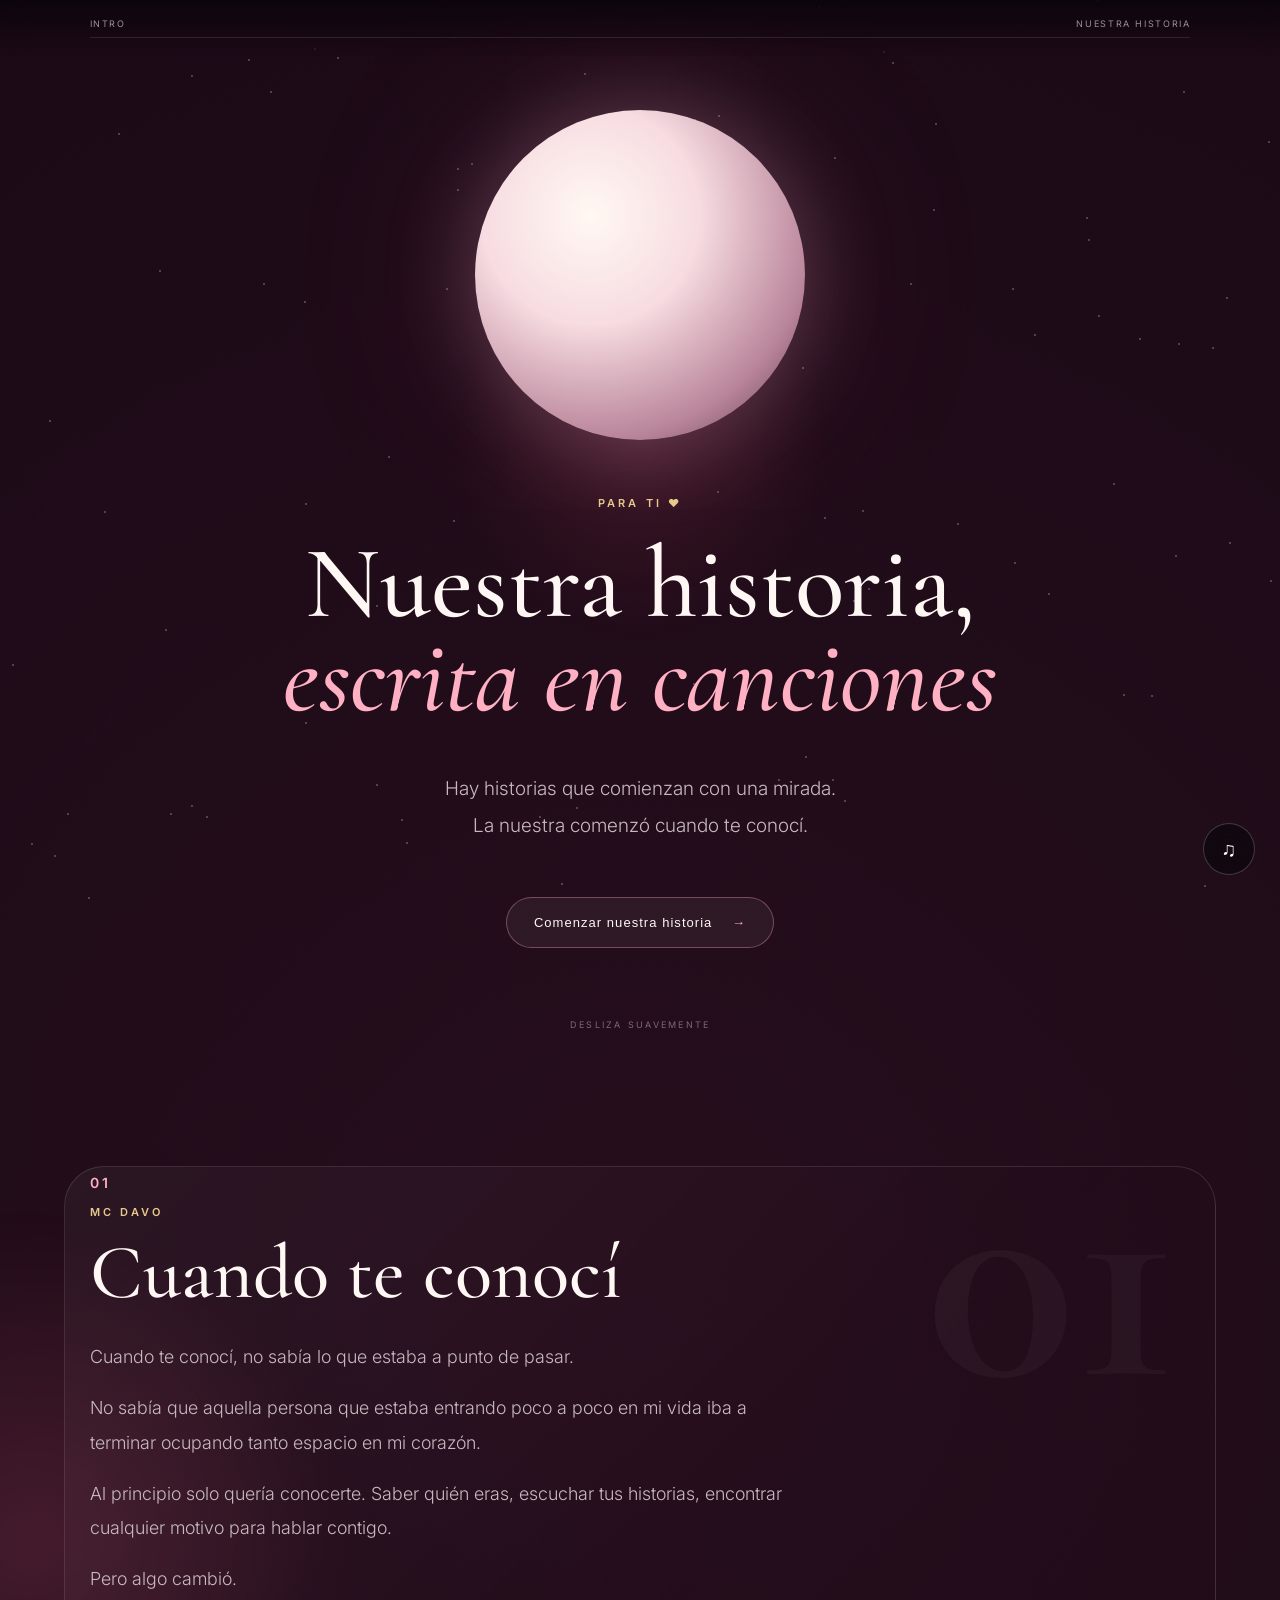
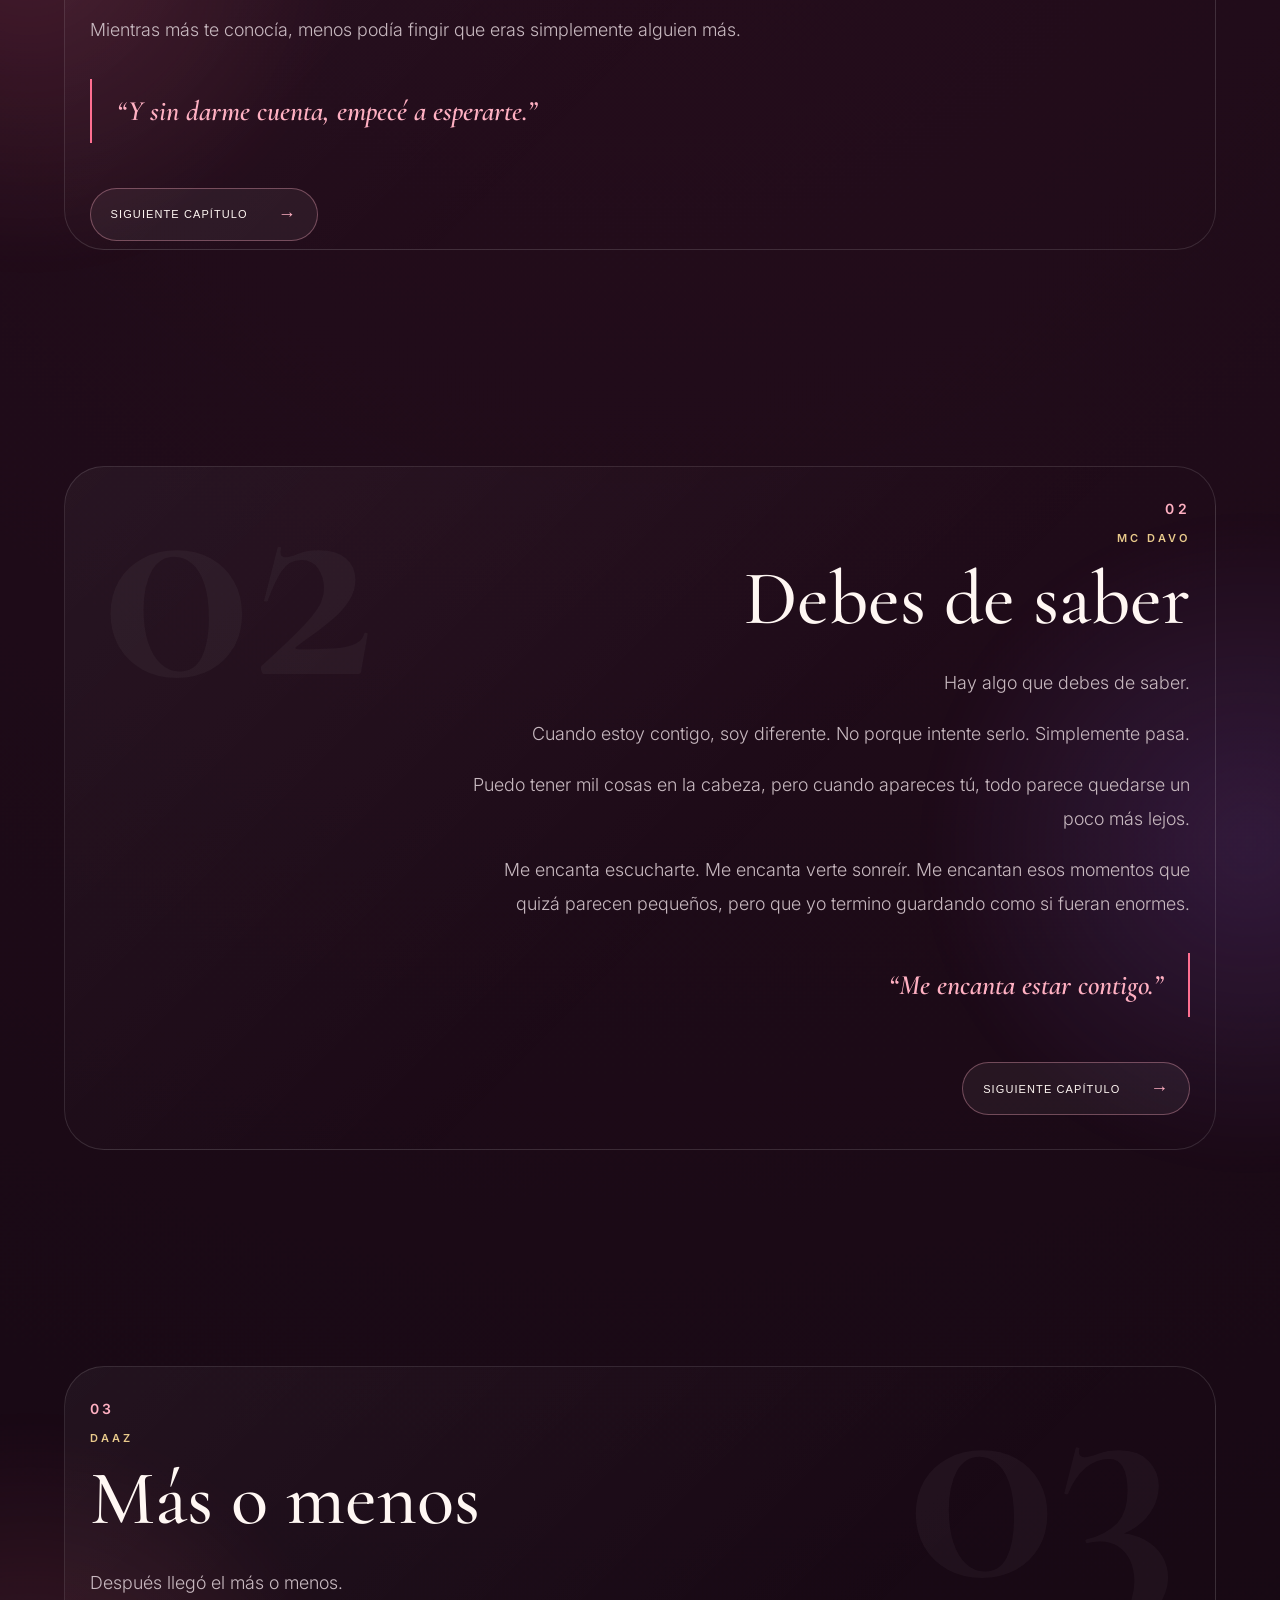
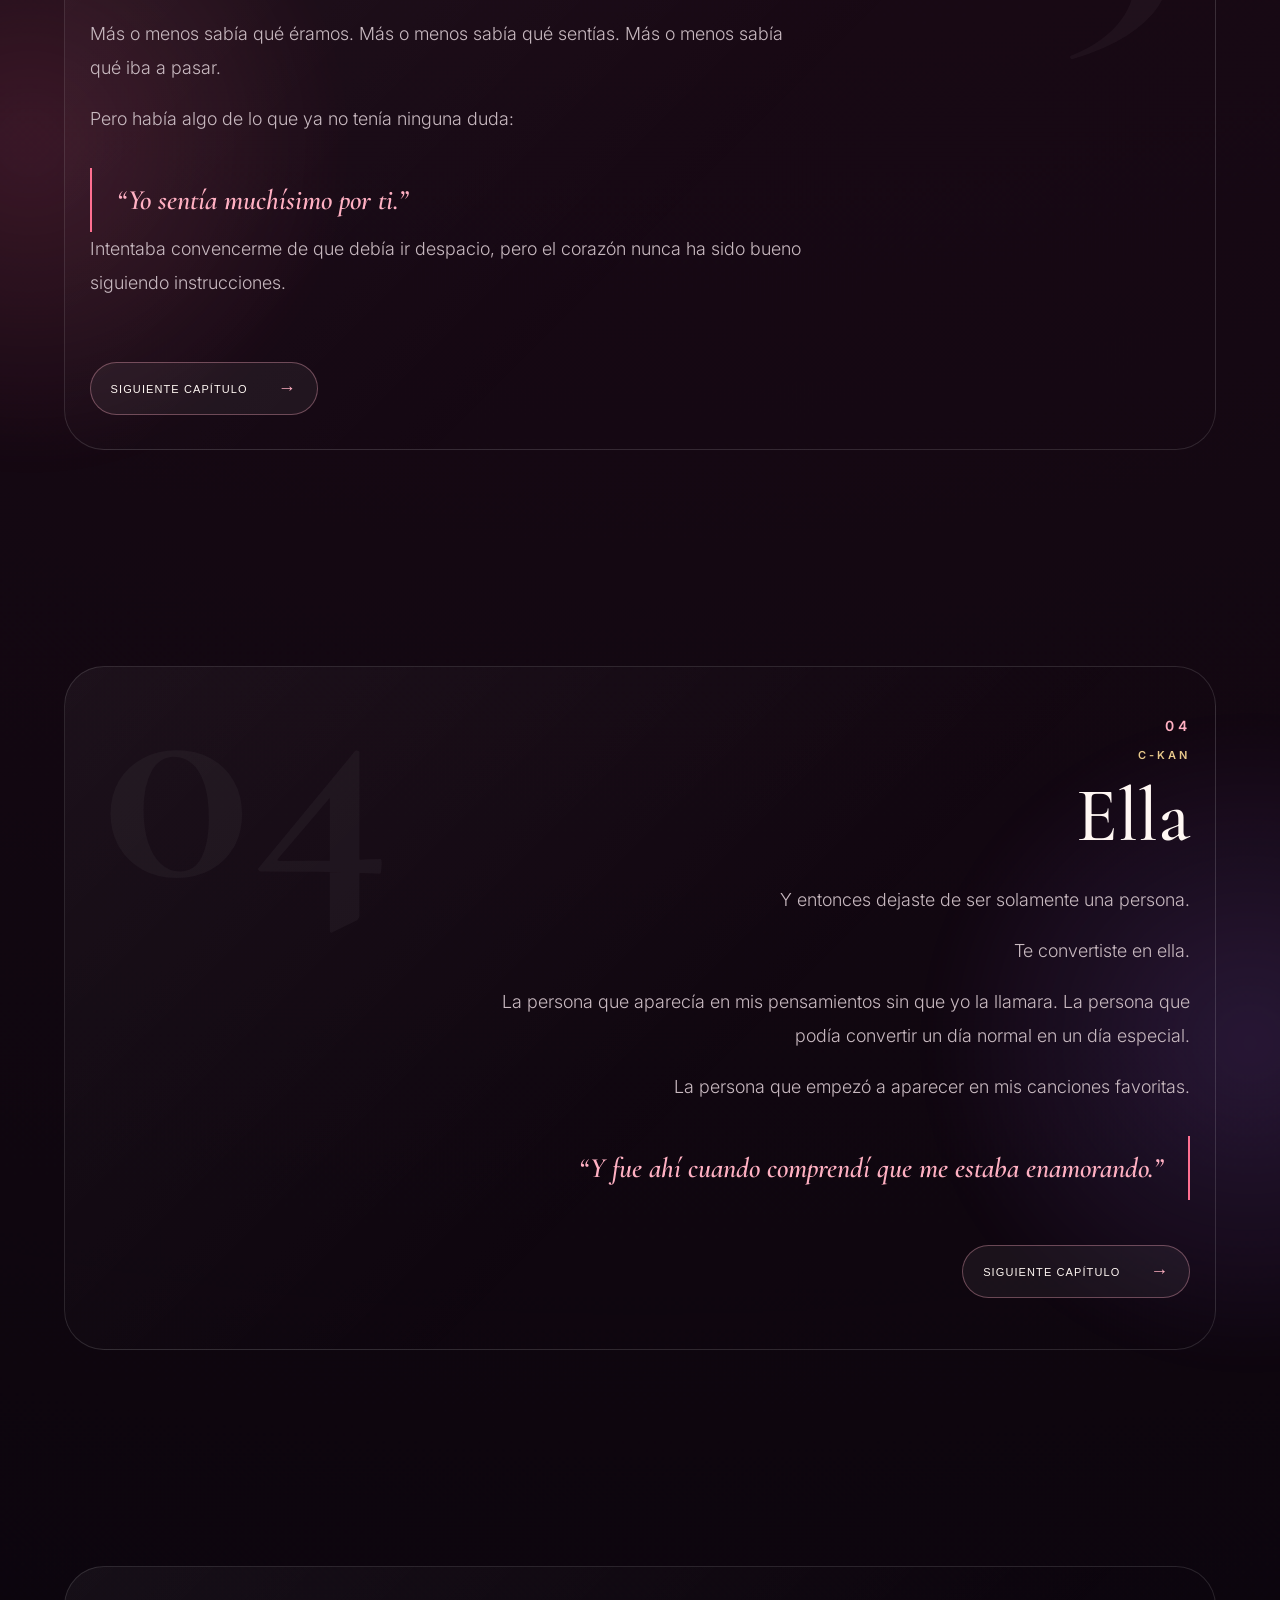
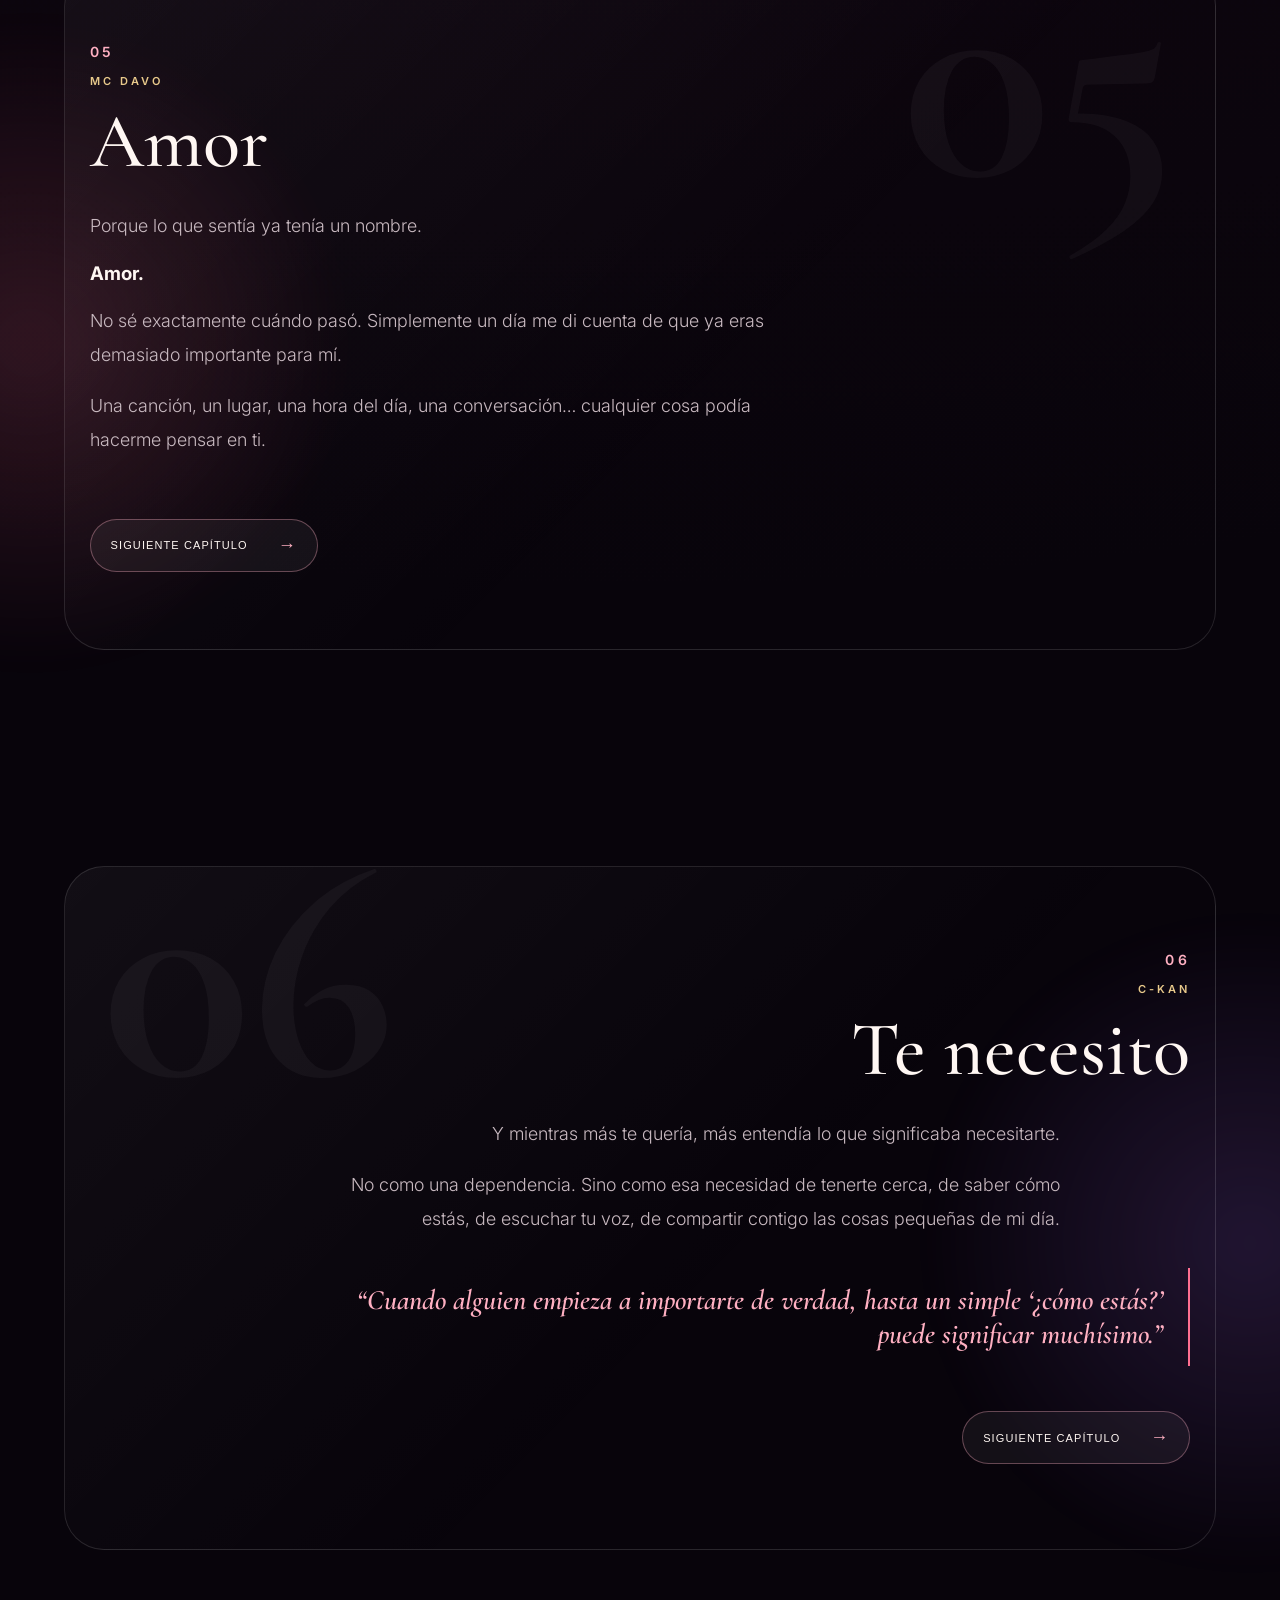
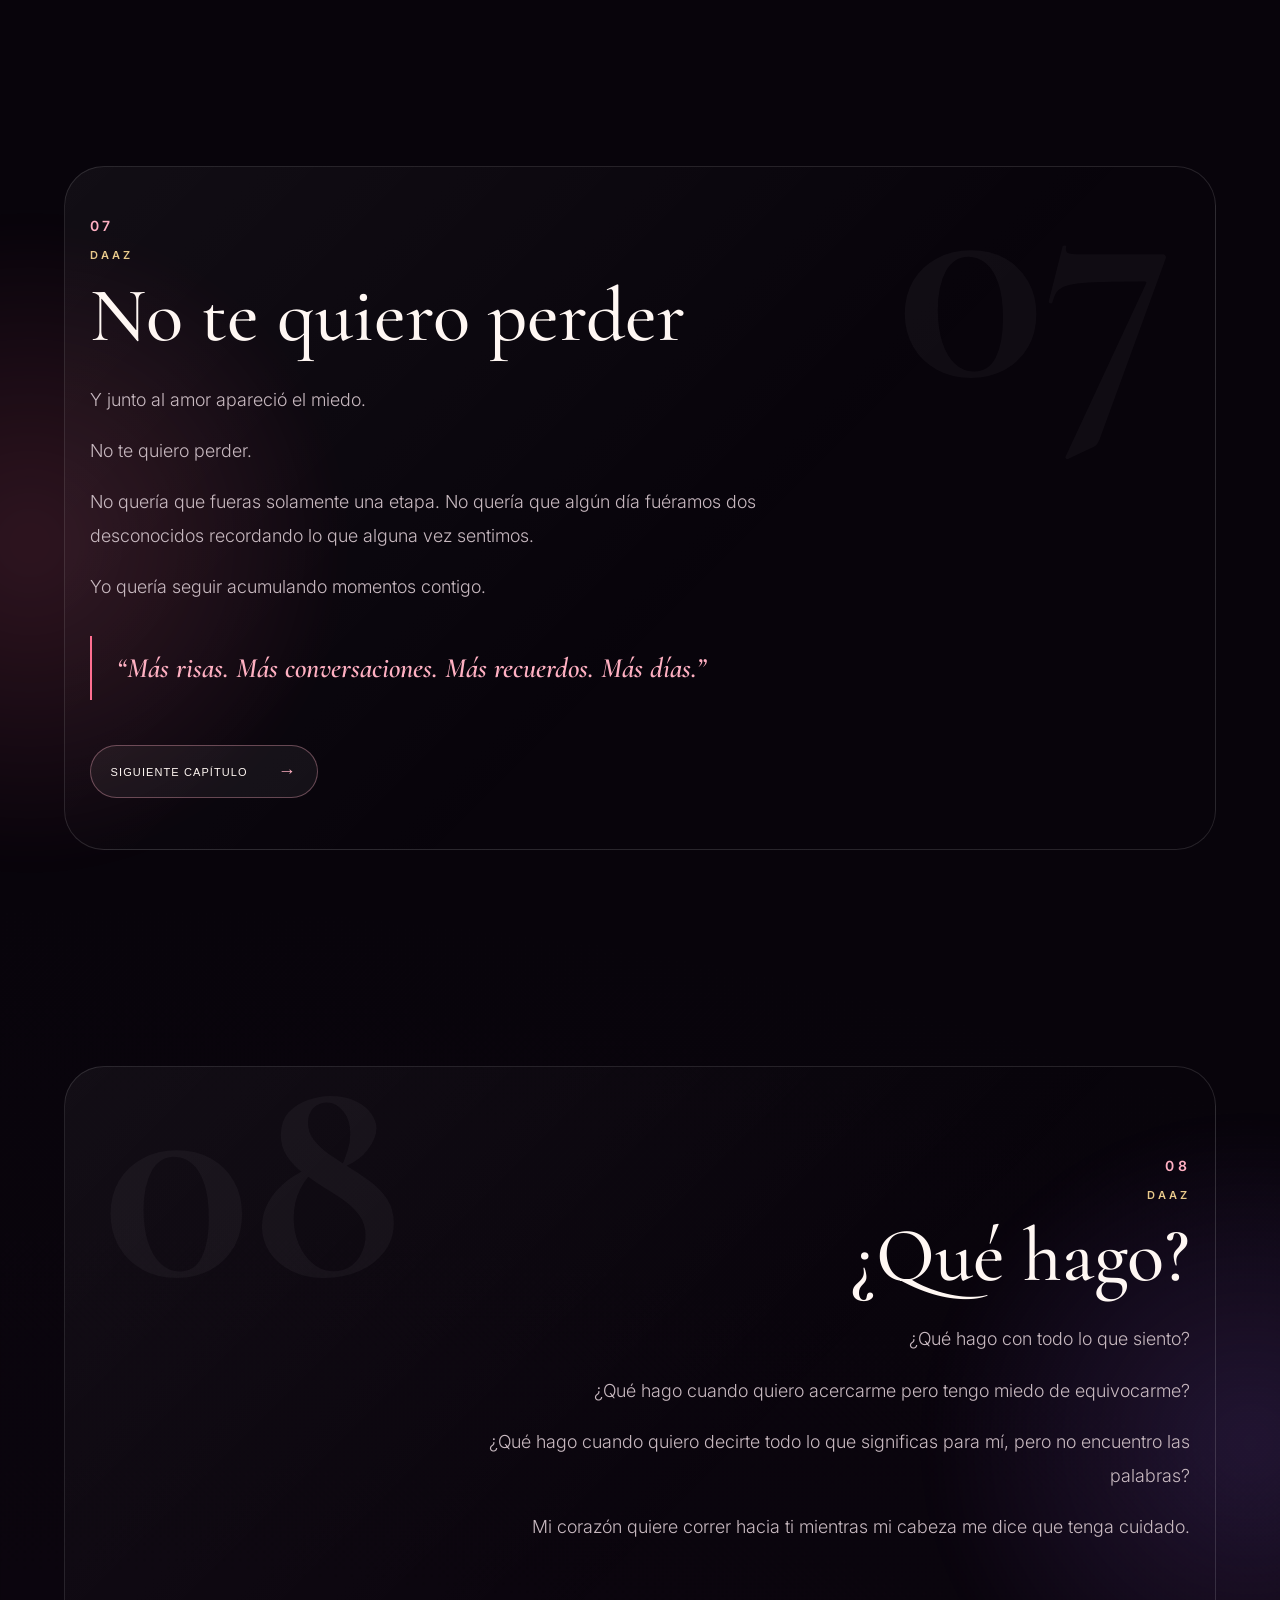
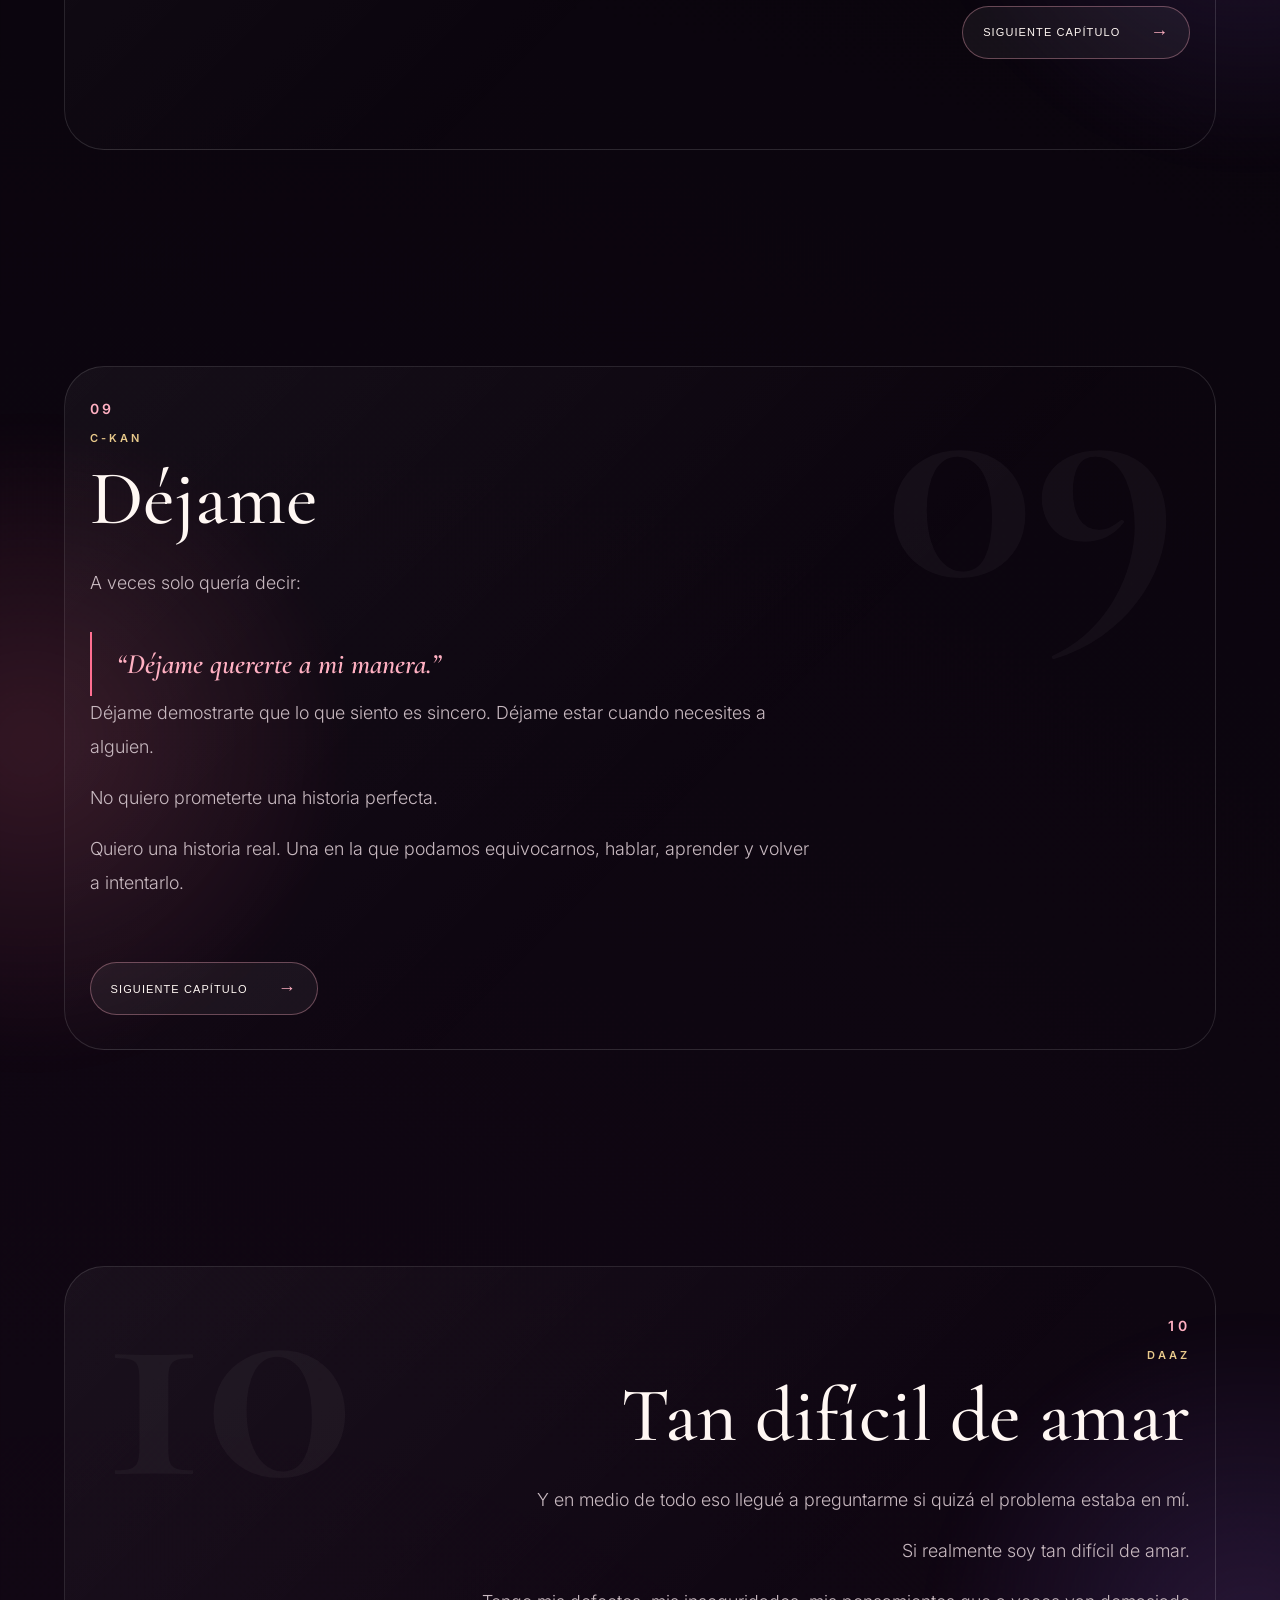
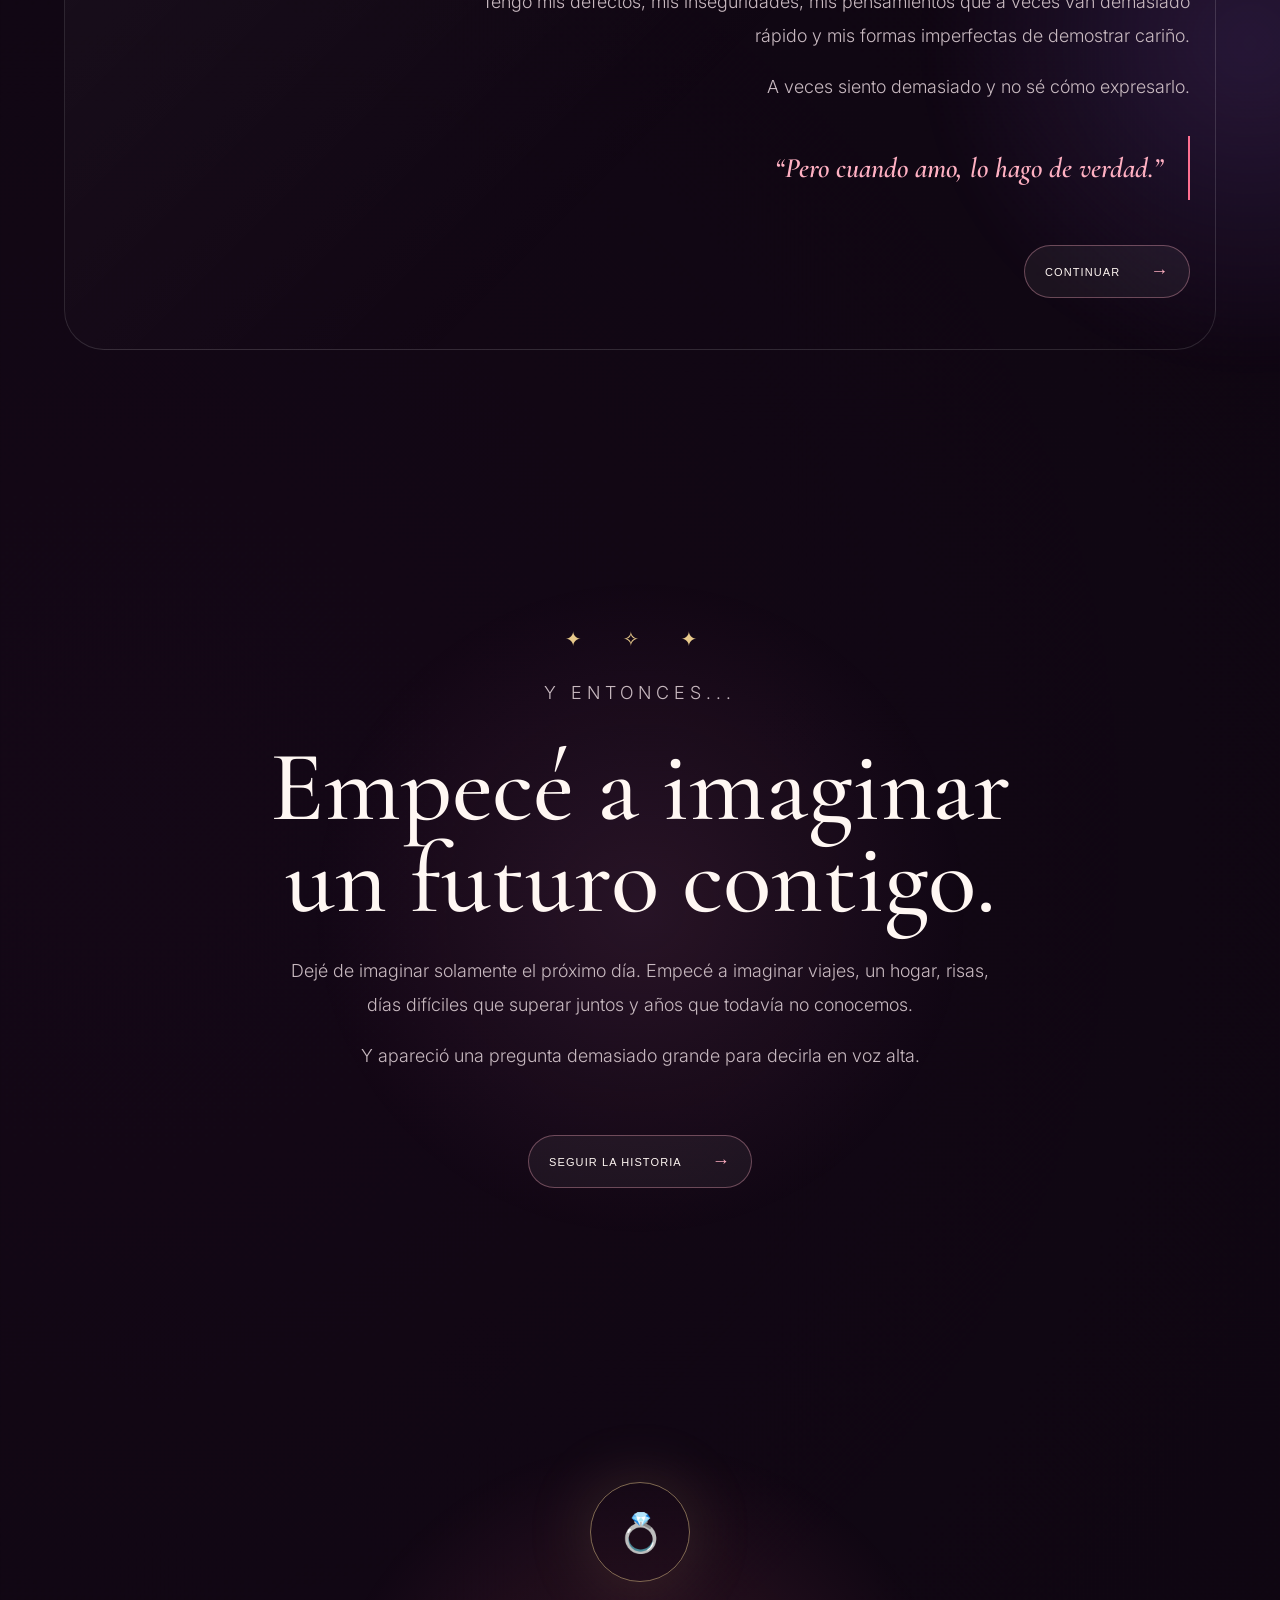
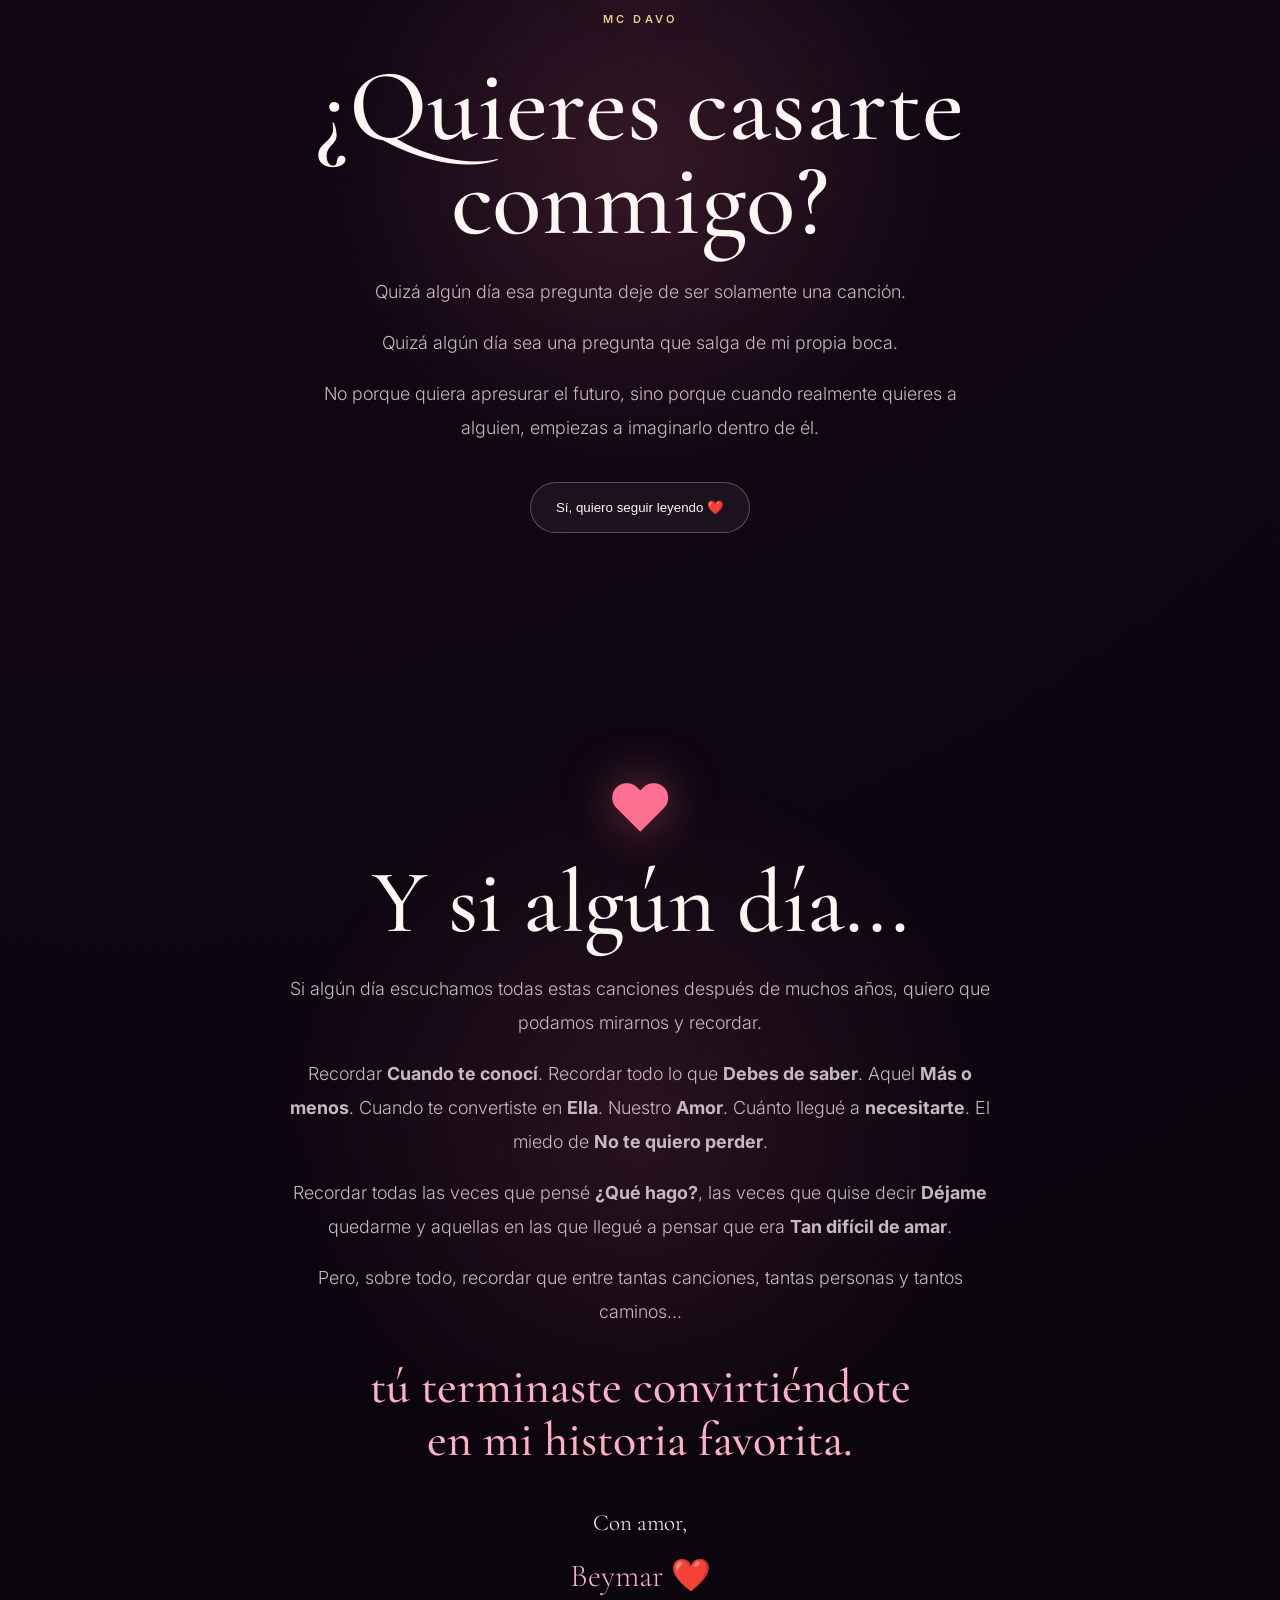
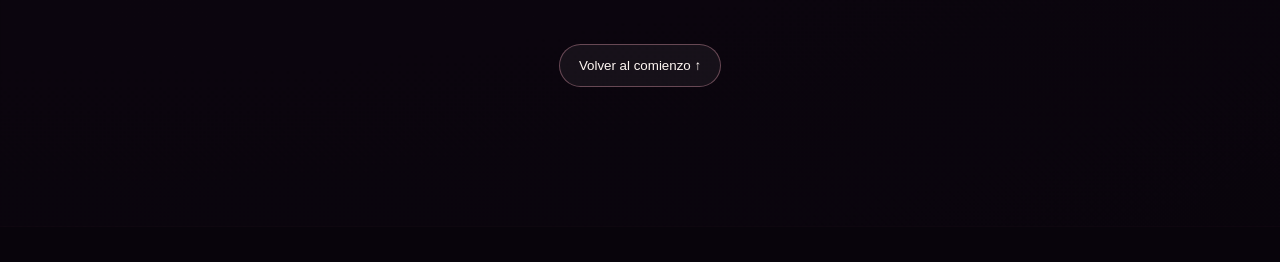
==== index.html @ 894bf419 "actualizacion" ====
<!DOCTYPE html>
<html lang="es">
<head>
  <meta charset="UTF-8">
  <meta name="viewport" content="width=device-width, initial-scale=1.0, viewport-fit=cover">
  <meta name="theme-color" content="#0d0712">
  <title>Nuestra historia, escrita en canciones ❤️</title>
  <link rel="stylesheet" href="style.css">
</head>
<body>
  <div id="stars"></div>
  <div class="story-progress" aria-hidden="true">
    <div class="progress-top"><span id="chapterCounter">INTRO</span><span id="chapterTitle">Nuestra historia</span></div>
    <div class="progress-track"><span id="progressBar"></span></div>
  </div>
  <main>
    <section class="hero" id="inicio">
      <div class="moon"></div>
      <p class="eyebrow">PARA TI ❤️</p>
      <h1>Nuestra historia,<br><span>escrita en canciones</span></h1>
      <p class="intro">Hay historias que comienzan con una mirada.<br>La nuestra comenzó cuando te conocí.</p>
      <button type="button" class="start" id="startBtn">Comenzar nuestra historia <span>→</span></button>
      <div class="scroll">desliza suavemente</div>
    </section>

    <section class="story">
      <div class="chapter reveal" data-chapter="01" data-title="Cuando te conocí" data-song="musica-01.mp3">
        <div class="chapter-glow"></div>
        <div class="chapter-visual">01</div>
        <div class="chapter-content">
        <div class="song-number">01</div>
        <div class="song-tag">MC DAVO</div>
        <h2>Cuando te conocí</h2>
        <p>Cuando te conocí, no sabía lo que estaba a punto de pasar.</p>
        <p>No sabía que aquella persona que estaba entrando poco a poco en mi vida iba a terminar ocupando tanto espacio en mi corazón.</p>
        <p>Al principio solo quería conocerte. Saber quién eras, escuchar tus historias, encontrar cualquier motivo para hablar contigo.</p>
        <p>Pero algo cambió.</p>
        <p>Mientras más te conocía, menos podía fingir que eras simplemente alguien más.</p>
        <blockquote>“Y sin darme cuenta, empecé a esperarte.”</blockquote>
      </div>
        <button type="button" class="next-btn"><span>Siguiente capítulo</span><b>→</b></button>
      </div>

      <div class="chapter reveal" data-chapter="02" data-title="Debes de saber" data-song="musica-02.mp3">
        <div class="chapter-glow"></div>
        <div class="chapter-visual">02</div>
        <div class="chapter-content">
        <div class="song-number">02</div>
        <div class="song-tag">MC DAVO</div>
        <h2>Debes de saber</h2>
        <p>Hay algo que debes de saber.</p>
        <p>Cuando estoy contigo, soy diferente. No porque intente serlo. Simplemente pasa.</p>
        <p>Puedo tener mil cosas en la cabeza, pero cuando apareces tú, todo parece quedarse un poco más lejos.</p>
        <p>Me encanta escucharte. Me encanta verte sonreír. Me encantan esos momentos que quizá parecen pequeños, pero que yo termino guardando como si fueran enormes.</p>
        <blockquote>“Me encanta estar contigo.”</blockquote>
      </div>
        <button type="button" class="next-btn"><span>Siguiente capítulo</span><b>→</b></button>
      </div>

      <div class="chapter reveal" data-chapter="03" data-title="Más o menos" data-song="musica-03.mp3">
        <div class="chapter-glow"></div>
        <div class="chapter-visual">03</div>
        <div class="chapter-content">
        <div class="song-number">03</div>
        <div class="song-tag">DAAZ</div>
        <h2>Más o menos</h2>
        <p>Después llegó el más o menos.</p>
        <p>Más o menos sabía qué éramos. Más o menos sabía qué sentías. Más o menos sabía qué iba a pasar.</p>
        <p>Pero había algo de lo que ya no tenía ninguna duda:</p>
        <blockquote>“Yo sentía muchísimo por ti.”</blockquote>
        <p>Intentaba convencerme de que debía ir despacio, pero el corazón nunca ha sido bueno siguiendo instrucciones.</p>
      </div>
        <button type="button" class="next-btn"><span>Siguiente capítulo</span><b>→</b></button>
      </div>

      <div class="chapter reveal" data-chapter="04" data-title="Ella" data-song="musica-04.mp3">
        <div class="chapter-glow"></div>
        <div class="chapter-visual">04</div>
        <div class="chapter-content">
        <div class="song-number">04</div>
        <div class="song-tag">C-KAN</div>
        <h2>Ella</h2>
        <p>Y entonces dejaste de ser solamente una persona.</p>
        <p>Te convertiste en ella.</p>
        <p>La persona que aparecía en mis pensamientos sin que yo la llamara. La persona que podía convertir un día normal en un día especial.</p>
        <p>La persona que empezó a aparecer en mis canciones favoritas.</p>
        <blockquote>“Y fue ahí cuando comprendí que me estaba enamorando.”</blockquote>
      </div>
        <button type="button" class="next-btn"><span>Siguiente capítulo</span><b>→</b></button>
      </div>

      <div class="chapter reveal" data-chapter="05" data-title="Amor" data-song="musica-05.mp3">
        <div class="chapter-glow"></div>
        <div class="chapter-visual">05</div>
        <div class="chapter-content">
        <div class="song-number">05</div>
        <div class="song-tag">MC DAVO</div>
        <h2>Amor</h2>
        <p>Porque lo que sentía ya tenía un nombre.</p>
        <h3>Amor.</h3>
        <p>No sé exactamente cuándo pasó. Simplemente un día me di cuenta de que ya eras demasiado importante para mí.</p>
        <p>Una canción, un lugar, una hora del día, una conversación… cualquier cosa podía hacerme pensar en ti.</p>
      </div>
        <button type="button" class="next-btn"><span>Siguiente capítulo</span><b>→</b></button>
      </div>

      <div class="chapter reveal" data-chapter="06" data-title="Te necesito" data-song="musica-06.mp3">
        <div class="chapter-glow"></div>
        <div class="chapter-visual">06</div>
        <div class="chapter-content">
        <div class="song-number">06</div>
        <div class="song-tag">C-KAN</div>
        <h2>Te necesito</h2>
        <p>Y mientras más te quería, más entendía lo que significaba necesitarte.</p>
        <p>No como una dependencia. Sino como esa necesidad de tenerte cerca, de saber cómo estás, de escuchar tu voz, de compartir contigo las cosas pequeñas de mi día.</p>
        <blockquote>“Cuando alguien empieza a importarte de verdad, hasta un simple ‘¿cómo estás?’ puede significar muchísimo.”</blockquote>
      </div>
        <button type="button" class="next-btn"><span>Siguiente capítulo</span><b>→</b></button>
      </div>

      <div class="chapter reveal" data-chapter="07" data-title="No te quiero perder" data-song="musica-07.mp3">
        <div class="chapter-glow"></div>
        <div class="chapter-visual">07</div>
        <div class="chapter-content">
        <div class="song-number">07</div>
        <div class="song-tag">DAAZ</div>
        <h2>No te quiero perder</h2>
        <p>Y junto al amor apareció el miedo.</p>
        <p>No te quiero perder.</p>
        <p>No quería que fueras solamente una etapa. No quería que algún día fuéramos dos desconocidos recordando lo que alguna vez sentimos.</p>
        <p>Yo quería seguir acumulando momentos contigo.</p>
        <blockquote>“Más risas. Más conversaciones. Más recuerdos. Más días.”</blockquote>
      </div>
        <button type="button" class="next-btn"><span>Siguiente capítulo</span><b>→</b></button>
      </div>

      <div class="chapter reveal" data-chapter="08" data-title="¿Qué hago?" data-song="musica-08.mp3">
        <div class="chapter-glow"></div>
        <div class="chapter-visual">08</div>
        <div class="chapter-content">
        <div class="song-number">08</div>
        <div class="song-tag">DAAZ</div>
        <h2>¿Qué hago?</h2>
        <p>¿Qué hago con todo lo que siento?</p>
        <p>¿Qué hago cuando quiero acercarme pero tengo miedo de equivocarme?</p>
        <p>¿Qué hago cuando quiero decirte todo lo que significas para mí, pero no encuentro las palabras?</p>
        <p>Mi corazón quiere correr hacia ti mientras mi cabeza me dice que tenga cuidado.</p>
      </div>
        <button type="button" class="next-btn"><span>Siguiente capítulo</span><b>→</b></button>
      </div>

      <div class="chapter reveal" data-chapter="09" data-title="Déjame" data-song="musica-09.mp3">
        <div class="chapter-glow"></div>
        <div class="chapter-visual">09</div>
        <div class="chapter-content">
        <div class="song-number">09</div>
        <div class="song-tag">C-KAN</div>
        <h2>Déjame</h2>
        <p>A veces solo quería decir:</p>
        <blockquote>“Déjame quererte a mi manera.”</blockquote>
        <p>Déjame demostrarte que lo que siento es sincero. Déjame estar cuando necesites a alguien.</p>
        <p>No quiero prometerte una historia perfecta.</p>
        <p>Quiero una historia real. Una en la que podamos equivocarnos, hablar, aprender y volver a intentarlo.</p>
      </div>
        <button type="button" class="next-btn"><span>Siguiente capítulo</span><b>→</b></button>
      </div>

      <div class="chapter reveal" data-chapter="10" data-title="Tan difícil de amar" data-song="musica-10.mp3">
        <div class="chapter-glow"></div>
        <div class="chapter-visual">10</div>
        <div class="chapter-content">
        <div class="song-number">10</div>
        <div class="song-tag">DAAZ</div>
        <h2>Tan difícil de amar</h2>
        <p>Y en medio de todo eso llegué a preguntarme si quizá el problema estaba en mí.</p>
        <p>Si realmente soy tan difícil de amar.</p>
        <p>Tengo mis defectos, mis inseguridades, mis pensamientos que a veces van demasiado rápido y mis formas imperfectas de demostrar cariño.</p>
        <p>A veces siento demasiado y no sé cómo expresarlo.</p>
        <blockquote>“Pero cuando amo, lo hago de verdad.”</blockquote>
      </div>
        <button type="button" class="next-btn"><span>Continuar</span><b>→</b></button>
      </div>

      <div class="future reveal" data-chapter="11" data-title="Un futuro contigo" data-song="musica-11.mp3">
        <div class="sparkles">✦ ✧ ✦</div>
        <p class="eyebrow">Y ENTONCES...</p>
        <h2>Empecé a imaginar<br>un futuro contigo.</h2>
        <p>Dejé de imaginar solamente el próximo día. Empecé a imaginar viajes, un hogar, risas, días difíciles que superar juntos y años que todavía no conocemos.</p>
        <p>Y apareció una pregunta demasiado grande para decirla en voz alta.</p>
        <button type="button" class="next-btn"><span>Seguir la historia</span><b>→</b></button>
      </div>

      <div class="proposal reveal" id="proposal" data-chapter="12" data-title="La pregunta" data-song="musica-12.mp3">
        <div class="ring">💍</div>
        <div class="song-tag">MC DAVO</div>
        <h2>¿Quieres casarte conmigo?</h2>
        <p>Quizá algún día esa pregunta deje de ser solamente una canción.</p>
        <p>Quizá algún día sea una pregunta que salga de mi propia boca.</p>
        <p>No porque quiera apresurar el futuro, sino porque cuando realmente quieres a alguien, empiezas a imaginarlo dentro de él.</p>
        <button type="button" class="yes-btn" id="yesBtn">Sí, quiero seguir leyendo ❤️</button>
      </div>

      <div class="ending reveal" data-chapter="13" data-title="Mi historia favorita" data-song="musica-13.mp3">
        <div class="heart-big">♥</div>
        <h2>Y si algún día...</h2>
        <p>Si algún día escuchamos todas estas canciones después de muchos años, quiero que podamos mirarnos y recordar.</p>
        <p>Recordar <strong>Cuando te conocí</strong>. Recordar todo lo que <strong>Debes de saber</strong>. Aquel <strong>Más o menos</strong>. Cuando te convertiste en <strong>Ella</strong>. Nuestro <strong>Amor</strong>. Cuánto llegué a <strong>necesitarte</strong>. El miedo de <strong>No te quiero perder</strong>.</p>
        <p>Recordar todas las veces que pensé <strong>¿Qué hago?</strong>, las veces que quise decir <strong>Déjame</strong> quedarme y aquellas en las que llegué a pensar que era <strong>Tan difícil de amar</strong>.</p>
        <p class="final-line">Pero, sobre todo, recordar que entre tantas canciones, tantas personas y tantos caminos...</p>
        <h3>tú terminaste convirtiéndote<br>en mi historia favorita.</h3>
        <p class="signature">Con amor,<br><span>Beymar ❤️</span></p>
        <button class="restart" onclick="window.scrollTo({top:0,behavior:'smooth'})">Volver al comienzo ↑</button>
      </div>
    </section>
  </main>

  <audio id="music" preload="auto"></audio>
  <button class="music-btn" id="musicBtn" aria-label="Activar música">♫</button>
  <script src="script_nuestra_historia.js"></script>
</body>
</html>
---- style.css ----
@import url('https://fonts.googleapis.com/css2?family=Cormorant+Garamond:wght@400;500;600;700&family=Inter:wght@300;400;500;600&display=swap');
:root{--bg:#08040b;--rose:#ff6f91;--rose2:#ffb0c2;--gold:#e8c98b;--cream:#fff7f3;--muted:#c8b9c0;--line:rgba(255,255,255,.12)}
*{box-sizing:border-box}html{scroll-behavior:smooth}body{margin:0;background:radial-gradient(circle at 50% 10%,rgba(116,38,75,.28),transparent 35%),radial-gradient(circle at 10% 80%,rgba(75,25,75,.18),transparent 30%),var(--bg);color:var(--cream);font-family:Inter,system-ui,sans-serif;overflow-x:hidden}
#stars{position:fixed;inset:0;pointer-events:none;z-index:0}.star{position:absolute;width:2px;height:2px;border-radius:50%;background:#fff;opacity:.3;animation:twinkle infinite ease-in-out}@keyframes twinkle{50%{opacity:.95;transform:scale(1.8)}}
main{position:relative;z-index:1}.hero,.chapter,.future,.proposal,.ending{min-height:100svh;display:flex;flex-direction:column;justify-content:center;align-items:center;position:relative;padding:110px 7vw;text-align:center;scroll-margin-top:20px}
.hero{background:radial-gradient(circle at 50% 42%,rgba(255,111,145,.12),transparent 22%)}.moon{width:clamp(180px,28vw,330px);height:clamp(180px,28vw,330px);border-radius:50%;background:radial-gradient(circle at 35% 32%,#fff8f3 0,#f7dce1 35%,#b9859a 72%,#59364d 100%);box-shadow:0 0 90px rgba(255,190,211,.28),0 0 220px rgba(255,100,145,.12);margin-bottom:45px}
.eyebrow,.song-tag{letter-spacing:.28em;font-size:11px;font-weight:600;color:var(--gold)}.hero h1,.future h2,.proposal h2,.ending h2{font-family:"Cormorant Garamond",serif;font-weight:500;line-height:.92;font-size:clamp(52px,8vw,105px);margin:15px 0 28px}.hero h1 span{color:var(--rose2);font-style:italic}.intro{color:var(--muted);font-weight:300;line-height:1.9;font-size:clamp(15px,1.7vw,19px);max-width:650px}
.start,.next-btn,.yes-btn,.restart{border:1px solid rgba(255,176,194,.35);background:rgba(255,255,255,.05);color:var(--cream);cursor:pointer;transition:.35s ease}.start{margin-top:34px;padding:17px 27px;border-radius:100px;font-size:13px;letter-spacing:.08em}.start:hover,.next-btn:hover,.yes-btn:hover,.restart:hover{transform:translateY(-4px);background:rgba(255,111,145,.12);border-color:var(--rose);box-shadow:0 15px 50px rgba(255,80,130,.14)}.start span{margin-left:15px;color:var(--rose2)}.scroll{position:absolute;bottom:28px;color:#786d73;font-size:9px;letter-spacing:.25em;text-transform:uppercase}
.chapter{isolation:isolate;align-items:flex-start;text-align:left;padding-left:max(7vw,50px);padding-right:max(7vw,50px)}.chapter:nth-child(even){align-items:flex-end;text-align:right}.chapter:after{content:"";position:absolute;width:min(65vw,700px);height:min(65vw,700px);border-radius:50%;filter:blur(20px);opacity:.16;z-index:-2;background:radial-gradient(circle,var(--rose),transparent 67%)}.chapter:nth-child(odd):after{left:-25%;top:15%}.chapter:nth-child(even):after{right:-25%;top:15%;background:radial-gradient(circle,#a970ff,transparent 67%)}
.chapter-glow{position:absolute;inset:12% 5%;border:1px solid var(--line);border-radius:40px;z-index:-1;background:linear-gradient(135deg,rgba(255,255,255,.045),transparent 60%)}.chapter-content{max-width:850px}.chapter-visual{position:absolute;top:7vh;font-family:"Cormorant Garamond",serif;font-size:min(30vw,310px);font-weight:700;line-height:1;color:rgba(255,255,255,.035);z-index:-1}.chapter:nth-child(odd) .chapter-visual{right:8vw}.chapter:nth-child(even) .chapter-visual{left:8vw}
.song-number{font:600 14px Inter,sans-serif;color:var(--rose2);letter-spacing:.25em;margin-bottom:14px}.song-tag{margin-bottom:18px}.chapter h2{font-family:"Cormorant Garamond",serif;font-size:clamp(44px,6vw,82px);font-weight:500;line-height:.95;margin:0 0 30px}.chapter p,.future p,.proposal p,.ending p{color:var(--muted);font-weight:300;line-height:1.9;font-size:clamp(15px,1.4vw,18px);max-width:720px;margin:0 0 17px}.chapter blockquote{margin:32px 0 0;border-left:2px solid var(--rose);padding:15px 0 15px 25px;color:var(--rose2);font:italic 600 clamp(21px,2.2vw,30px) "Cormorant Garamond",serif}.chapter:nth-child(even) blockquote{border-left:0;border-right:2px solid var(--rose);padding-left:0;padding-right:25px}
.next-btn{margin-top:45px;padding:15px 20px;border-radius:100px;display:inline-flex;align-items:center;gap:30px;font-size:11px;letter-spacing:.1em;text-transform:uppercase}.next-btn b{font-size:18px;font-weight:400;color:var(--rose2)}
.future{background:radial-gradient(circle at 50% 50%,rgba(190,105,160,.13),transparent 42%)}.future .sparkles{color:var(--gold);letter-spacing:18px;font-size:20px;margin-bottom:25px}.future h2{font-size:clamp(55px,8vw,100px)}.future p,.proposal p,.ending p{max-width:700px;text-align:center}
.proposal{background:radial-gradient(circle at 50% 45%,rgba(255,111,145,.16),transparent 40%)}.ring{width:100px;height:100px;border:1px solid rgba(232,201,139,.5);border-radius:50%;display:grid;place-items:center;font-size:38px;box-shadow:0 0 70px rgba(232,201,139,.15);margin-bottom:30px}.proposal h2{font-size:clamp(52px,8vw,110px);max-width:900px}.yes-btn{padding:17px 25px;border-radius:100px;margin-top:20px}
.ending{padding-bottom:140px;background:radial-gradient(circle at 50% 40%,rgba(255,111,145,.12),transparent 38%)}.heart-big{color:var(--rose);font-size:65px;text-shadow:0 0 50px rgba(255,111,145,.5);animation:heartbeat 1.7s infinite ease-in-out}@keyframes heartbeat{50%{transform:scale(1.12)}}.ending h2{font-size:clamp(52px,7vw,90px)}.ending h3{font:500 clamp(27px,4vw,48px)/1.1 "Cormorant Garamond",serif;color:var(--rose2);margin:15px 0 35px}.signature{font-family:"Cormorant Garamond",serif!important;font-size:23px!important;color:#fff!important}.signature span{font-size:32px;color:var(--rose2)}.restart{margin-top:20px;padding:13px 19px;border-radius:100px}
.story-progress{position:fixed;top:0;left:0;right:0;padding:18px 7vw;z-index:50;backdrop-filter:blur(16px);background:linear-gradient(to bottom,rgba(8,4,11,.8),rgba(8,4,11,0))}.progress-top{display:flex;justify-content:space-between;gap:20px;margin-bottom:8px;color:#9e9098;font-size:9px;letter-spacing:.18em;text-transform:uppercase}.progress-track{height:1px;background:rgba(255,255,255,.1)}#progressBar{display:block;width:0;height:100%;background:linear-gradient(90deg,var(--rose),var(--gold));transition:width .7s ease}
.music-btn{position:fixed;right:25px;bottom:25px;width:52px;height:52px;border-radius:50%;z-index:60;border:1px solid rgba(255,255,255,.2);background:rgba(12,7,14,.75);color:#fff;font-size:20px;cursor:pointer;backdrop-filter:blur(12px);transition:.3s}.music-btn.active{border-color:var(--rose);box-shadow:0 0 25px rgba(255,111,145,.2)}.music-btn:hover{transform:scale(1.08)}
.reveal{opacity:0;transform:translateY(35px);transition:opacity 1s ease,transform 1s ease}.reveal.visible{opacity:1;transform:translateY(0)}
@media(max-width:700px){.hero,.chapter,.future,.proposal,.ending{padding:95px 22px;min-height:100svh}.chapter,.chapter:nth-child(even){align-items:center;text-align:center}.chapter-glow{inset:7% 0;border-radius:25px}.chapter blockquote,.chapter:nth-child(even) blockquote{border:0;border-top:1px solid var(--rose);padding:18px 5px 0}.chapter-visual{top:12vh!important;left:50%!important;right:auto!important;transform:translateX(-50%)}.progress-top{font-size:8px}.music-btn{right:18px;bottom:18px}}
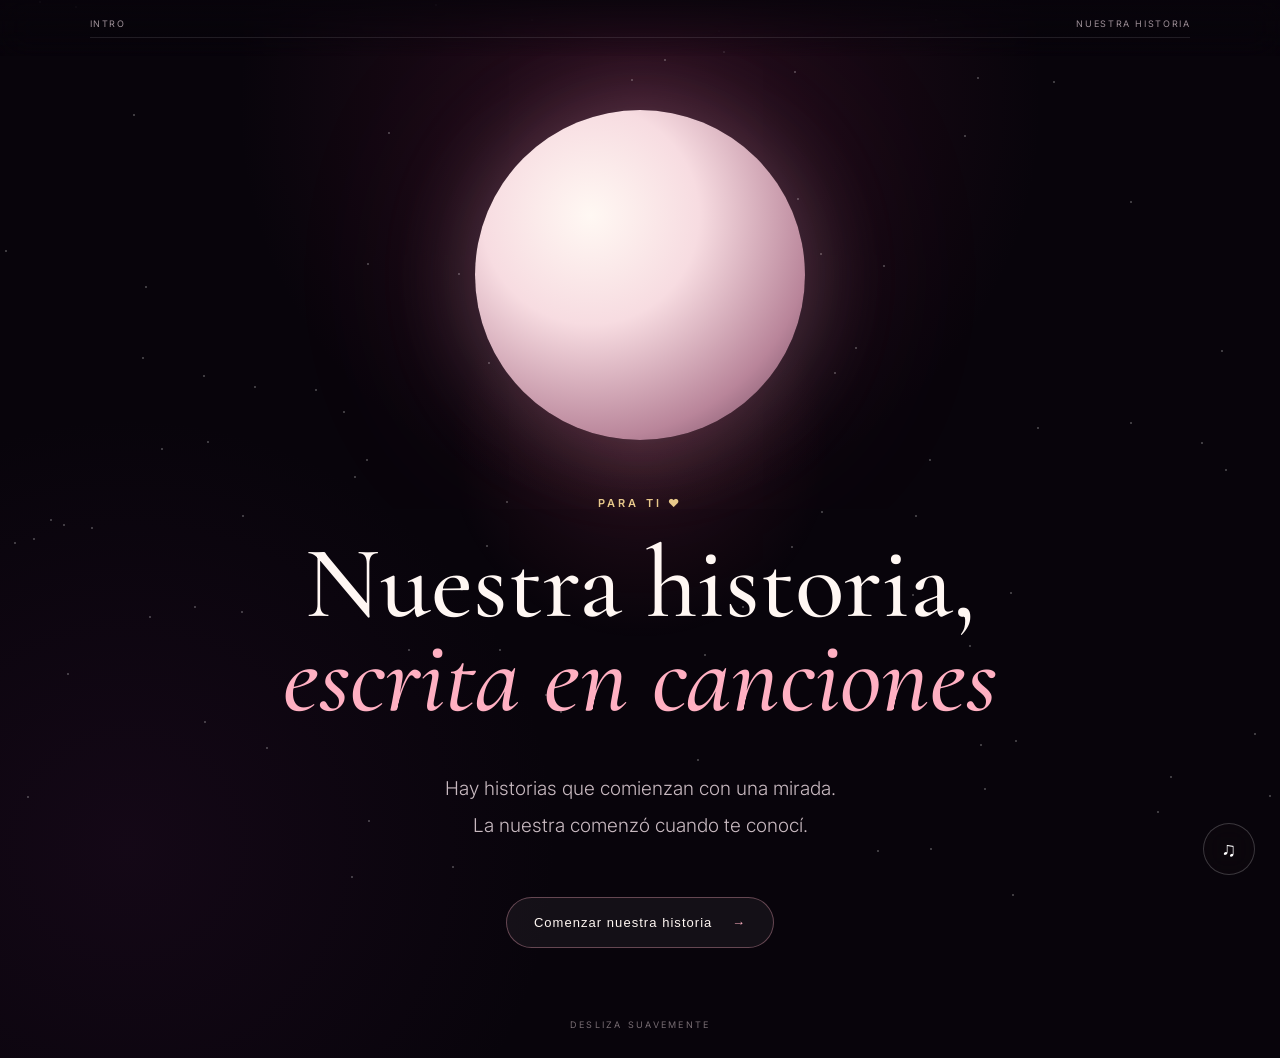
==== commit d2a2168e: "A" ====
--- a/index.html
+++ b/index.html
@@ -1,221 +1,10 @@
 <!DOCTYPE html>
-<html lang="es">
-<head>
-  <meta charset="UTF-8">
-  <meta name="viewport" content="width=device-width, initial-scale=1.0, viewport-fit=cover">
-  <meta name="theme-color" content="#0d0712">
-  <title>Nuestra historia, escrita en canciones ❤️</title>
-  <link rel="stylesheet" href="style.css">
-</head>
-<body>
-  <div id="stars"></div>
-  <div class="story-progress" aria-hidden="true">
-    <div class="progress-top"><span id="chapterCounter">INTRO</span><span id="chapterTitle">Nuestra historia</span></div>
-    <div class="progress-track"><span id="progressBar"></span></div>
-  </div>
-  <main>
-    <section class="hero" id="inicio">
-      <div class="moon"></div>
-      <p class="eyebrow">PARA TI ❤️</p>
-      <h1>Nuestra historia,<br><span>escrita en canciones</span></h1>
-      <p class="intro">Hay historias que comienzan con una mirada.<br>La nuestra comenzó cuando te conocí.</p>
-      <button type="button" class="start" id="startBtn">Comenzar nuestra historia <span>→</span></button>
-      <div class="scroll">desliza suavemente</div>
-    </section>
-
-    <section class="story">
-      <div class="chapter reveal" data-chapter="01" data-title="Cuando te conocí" data-song="musica-01.mp3">
-        <div class="chapter-glow"></div>
-        <div class="chapter-visual">01</div>
-        <div class="chapter-content">
-        <div class="song-number">01</div>
-        <div class="song-tag">MC DAVO</div>
-        <h2>Cuando te conocí</h2>
-        <p>Cuando te conocí, no sabía lo que estaba a punto de pasar.</p>
-        <p>No sabía que aquella persona que estaba entrando poco a poco en mi vida iba a terminar ocupando tanto espacio en mi corazón.</p>
-        <p>Al principio solo quería conocerte. Saber quién eras, escuchar tus historias, encontrar cualquier motivo para hablar contigo.</p>
-        <p>Pero algo cambió.</p>
-        <p>Mientras más te conocía, menos podía fingir que eras simplemente alguien más.</p>
-        <blockquote>“Y sin darme cuenta, empecé a esperarte.”</blockquote>
-      </div>
-        <button type="button" class="next-btn"><span>Siguiente capítulo</span><b>→</b></button>
-      </div>
-
-      <div class="chapter reveal" data-chapter="02" data-title="Debes de saber" data-song="musica-02.mp3">
-        <div class="chapter-glow"></div>
-        <div class="chapter-visual">02</div>
-        <div class="chapter-content">
-        <div class="song-number">02</div>
-        <div class="song-tag">MC DAVO</div>
-        <h2>Debes de saber</h2>
-        <p>Hay algo que debes de saber.</p>
-        <p>Cuando estoy contigo, soy diferente. No porque intente serlo. Simplemente pasa.</p>
-        <p>Puedo tener mil cosas en la cabeza, pero cuando apareces tú, todo parece quedarse un poco más lejos.</p>
-        <p>Me encanta escucharte. Me encanta verte sonreír. Me encantan esos momentos que quizá parecen pequeños, pero que yo termino guardando como si fueran enormes.</p>
-        <blockquote>“Me encanta estar contigo.”</blockquote>
-      </div>
-        <button type="button" class="next-btn"><span>Siguiente capítulo</span><b>→</b></button>
-      </div>
-
-      <div class="chapter reveal" data-chapter="03" data-title="Más o menos" data-song="musica-03.mp3">
-        <div class="chapter-glow"></div>
-        <div class="chapter-visual">03</div>
-        <div class="chapter-content">
-        <div class="song-number">03</div>
-        <div class="song-tag">DAAZ</div>
-        <h2>Más o menos</h2>
-        <p>Después llegó el más o menos.</p>
-        <p>Más o menos sabía qué éramos. Más o menos sabía qué sentías. Más o menos sabía qué iba a pasar.</p>
-        <p>Pero había algo de lo que ya no tenía ninguna duda:</p>
-        <blockquote>“Yo sentía muchísimo por ti.”</blockquote>
-        <p>Intentaba convencerme de que debía ir despacio, pero el corazón nunca ha sido bueno siguiendo instrucciones.</p>
-      </div>
-        <button type="button" class="next-btn"><span>Siguiente capítulo</span><b>→</b></button>
-      </div>
-
-      <div class="chapter reveal" data-chapter="04" data-title="Ella" data-song="musica-04.mp3">
-        <div class="chapter-glow"></div>
-        <div class="chapter-visual">04</div>
-        <div class="chapter-content">
-        <div class="song-number">04</div>
-        <div class="song-tag">C-KAN</div>
-        <h2>Ella</h2>
-        <p>Y entonces dejaste de ser solamente una persona.</p>
-        <p>Te convertiste en ella.</p>
-        <p>La persona que aparecía en mis pensamientos sin que yo la llamara. La persona que podía convertir un día normal en un día especial.</p>
-        <p>La persona que empezó a aparecer en mis canciones favoritas.</p>
-        <blockquote>“Y fue ahí cuando comprendí que me estaba enamorando.”</blockquote>
-      </div>
-        <button type="button" class="next-btn"><span>Siguiente capítulo</span><b>→</b></button>
-      </div>
-
-      <div class="chapter reveal" data-chapter="05" data-title="Amor" data-song="musica-05.mp3">
-        <div class="chapter-glow"></div>
-        <div class="chapter-visual">05</div>
-        <div class="chapter-content">
-        <div class="song-number">05</div>
-        <div class="song-tag">MC DAVO</div>
-        <h2>Amor</h2>
-        <p>Porque lo que sentía ya tenía un nombre.</p>
-        <h3>Amor.</h3>
-        <p>No sé exactamente cuándo pasó. Simplemente un día me di cuenta de que ya eras demasiado importante para mí.</p>
-        <p>Una canción, un lugar, una hora del día, una conversación… cualquier cosa podía hacerme pensar en ti.</p>
-      </div>
-        <button type="button" class="next-btn"><span>Siguiente capítulo</span><b>→</b></button>
-      </div>
-
-      <div class="chapter reveal" data-chapter="06" data-title="Te necesito" data-song="musica-06.mp3">
-        <div class="chapter-glow"></div>
-        <div class="chapter-visual">06</div>
-        <div class="chapter-content">
-        <div class="song-number">06</div>
-        <div class="song-tag">C-KAN</div>
-        <h2>Te necesito</h2>
-        <p>Y mientras más te quería, más entendía lo que significaba necesitarte.</p>
-        <p>No como una dependencia. Sino como esa necesidad de tenerte cerca, de saber cómo estás, de escuchar tu voz, de compartir contigo las cosas pequeñas de mi día.</p>
-        <blockquote>“Cuando alguien empieza a importarte de verdad, hasta un simple ‘¿cómo estás?’ puede significar muchísimo.”</blockquote>
-      </div>
-        <button type="button" class="next-btn"><span>Siguiente capítulo</span><b>→</b></button>
-      </div>
-
-      <div class="chapter reveal" data-chapter="07" data-title="No te quiero perder" data-song="musica-07.mp3">
-        <div class="chapter-glow"></div>
-        <div class="chapter-visual">07</div>
-        <div class="chapter-content">
-        <div class="song-number">07</div>
-        <div class="song-tag">DAAZ</div>
-        <h2>No te quiero perder</h2>
-        <p>Y junto al amor apareció el miedo.</p>
-        <p>No te quiero perder.</p>
-        <p>No quería que fueras solamente una etapa. No quería que algún día fuéramos dos desconocidos recordando lo que alguna vez sentimos.</p>
-        <p>Yo quería seguir acumulando momentos contigo.</p>
-        <blockquote>“Más risas. Más conversaciones. Más recuerdos. Más días.”</blockquote>
-      </div>
-        <button type="button" class="next-btn"><span>Siguiente capítulo</span><b>→</b></button>
-      </div>
-
-      <div class="chapter reveal" data-chapter="08" data-title="¿Qué hago?" data-song="musica-08.mp3">
-        <div class="chapter-glow"></div>
-        <div class="chapter-visual">08</div>
-        <div class="chapter-content">
-        <div class="song-number">08</div>
-        <div class="song-tag">DAAZ</div>
-        <h2>¿Qué hago?</h2>
-        <p>¿Qué hago con todo lo que siento?</p>
-        <p>¿Qué hago cuando quiero acercarme pero tengo miedo de equivocarme?</p>
-        <p>¿Qué hago cuando quiero decirte todo lo que significas para mí, pero no encuentro las palabras?</p>
-        <p>Mi corazón quiere correr hacia ti mientras mi cabeza me dice que tenga cuidado.</p>
-      </div>
-        <button type="button" class="next-btn"><span>Siguiente capítulo</span><b>→</b></button>
-      </div>
-
-      <div class="chapter reveal" data-chapter="09" data-title="Déjame" data-song="musica-09.mp3">
-        <div class="chapter-glow"></div>
-        <div class="chapter-visual">09</div>
-        <div class="chapter-content">
-        <div class="song-number">09</div>
-        <div class="song-tag">C-KAN</div>
-        <h2>Déjame</h2>
-        <p>A veces solo quería decir:</p>
-        <blockquote>“Déjame quererte a mi manera.”</blockquote>
-        <p>Déjame demostrarte que lo que siento es sincero. Déjame estar cuando necesites a alguien.</p>
-        <p>No quiero prometerte una historia perfecta.</p>
-        <p>Quiero una historia real. Una en la que podamos equivocarnos, hablar, aprender y volver a intentarlo.</p>
-      </div>
-        <button type="button" class="next-btn"><span>Siguiente capítulo</span><b>→</b></button>
-      </div>
-
-      <div class="chapter reveal" data-chapter="10" data-title="Tan difícil de amar" data-song="musica-10.mp3">
-        <div class="chapter-glow"></div>
-        <div class="chapter-visual">10</div>
-        <div class="chapter-content">
-        <div class="song-number">10</div>
-        <div class="song-tag">DAAZ</div>
-        <h2>Tan difícil de amar</h2>
-        <p>Y en medio de todo eso llegué a preguntarme si quizá el problema estaba en mí.</p>
-        <p>Si realmente soy tan difícil de amar.</p>
-        <p>Tengo mis defectos, mis inseguridades, mis pensamientos que a veces van demasiado rápido y mis formas imperfectas de demostrar cariño.</p>
-        <p>A veces siento demasiado y no sé cómo expresarlo.</p>
-        <blockquote>“Pero cuando amo, lo hago de verdad.”</blockquote>
-      </div>
-        <button type="button" class="next-btn"><span>Continuar</span><b>→</b></button>
-      </div>
-
-      <div class="future reveal" data-chapter="11" data-title="Un futuro contigo" data-song="musica-11.mp3">
-        <div class="sparkles">✦ ✧ ✦</div>
-        <p class="eyebrow">Y ENTONCES...</p>
-        <h2>Empecé a imaginar<br>un futuro contigo.</h2>
-        <p>Dejé de imaginar solamente el próximo día. Empecé a imaginar viajes, un hogar, risas, días difíciles que superar juntos y años que todavía no conocemos.</p>
-        <p>Y apareció una pregunta demasiado grande para decirla en voz alta.</p>
-        <button type="button" class="next-btn"><span>Seguir la historia</span><b>→</b></button>
-      </div>
-
-      <div class="proposal reveal" id="proposal" data-chapter="12" data-title="La pregunta" data-song="musica-12.mp3">
-        <div class="ring">💍</div>
-        <div class="song-tag">MC DAVO</div>
-        <h2>¿Quieres casarte conmigo?</h2>
-        <p>Quizá algún día esa pregunta deje de ser solamente una canción.</p>
-        <p>Quizá algún día sea una pregunta que salga de mi propia boca.</p>
-        <p>No porque quiera apresurar el futuro, sino porque cuando realmente quieres a alguien, empiezas a imaginarlo dentro de él.</p>
-        <button type="button" class="yes-btn" id="yesBtn">Sí, quiero seguir leyendo ❤️</button>
-      </div>
-
-      <div class="ending reveal" data-chapter="13" data-title="Mi historia favorita" data-song="musica-13.mp3">
-        <div class="heart-big">♥</div>
-        <h2>Y si algún día...</h2>
-        <p>Si algún día escuchamos todas estas canciones después de muchos años, quiero que podamos mirarnos y recordar.</p>
-        <p>Recordar <strong>Cuando te conocí</strong>. Recordar todo lo que <strong>Debes de saber</strong>. Aquel <strong>Más o menos</strong>. Cuando te convertiste en <strong>Ella</strong>. Nuestro <strong>Amor</strong>. Cuánto llegué a <strong>necesitarte</strong>. El miedo de <strong>No te quiero perder</strong>.</p>
-        <p>Recordar todas las veces que pensé <strong>¿Qué hago?</strong>, las veces que quise decir <strong>Déjame</strong> quedarme y aquellas en las que llegué a pensar que era <strong>Tan difícil de amar</strong>.</p>
-        <p class="final-line">Pero, sobre todo, recordar que entre tantas canciones, tantas personas y tantos caminos...</p>
-        <h3>tú terminaste convirtiéndote<br>en mi historia favorita.</h3>
-        <p class="signature">Con amor,<br><span>Beymar ❤️</span></p>
-        <button class="restart" onclick="window.scrollTo({top:0,behavior:'smooth'})">Volver al comienzo ↑</button>
-      </div>
-    </section>
-  </main>
-
-  <audio id="music" preload="auto"></audio>
-  <button class="music-btn" id="musicBtn" aria-label="Activar música">♫</button>
-  <script src="script_nuestra_historia.js"></script>
-</body>
-</html>
+<!DOCTYPE html>
+<html lang="es"><head><meta charset="utf-8"/><meta content="width=device-width, initial-scale=1.0, viewport-fit=cover" name="viewport"/><meta content="#0d0712" name="theme-color"/><title>Nuestra historia ❤️</title><link href="style.css" rel="stylesheet"/></head><body><div id="stars"></div><div aria-hidden="true" class="story-progress"><div class="progress-top"><span id="chapterCounter">INTRO</span><span id="chapterTitle">Nuestra historia</span></div><div class="progress-track"><span id="progressBar"></span></div></div><main><section class="hero" id="inicio">
+<div class="moon"></div>
+<p class="eyebrow">PARA TI ❤️</p>
+<h1>Nuestra historia,<br/><span>escrita en canciones</span></h1>
+<p class="intro">Hay historias que comienzan con una mirada.<br/>La nuestra comenzó cuando te conocí.</p>
+<button class="start" id="startBtn" onclick="window.location.href='capitulo-01.html'" type="button">Comenzar nuestra historia <span>→</span></button>
+<div class="scroll">desliza suavemente</div>
+</section></main><audio id="music" preload="auto"></audio><button aria-label="Activar música" class="music-btn" id="musicBtn">♫</button><script src="script_nuestra_historia_multi.js"></script></body></html>
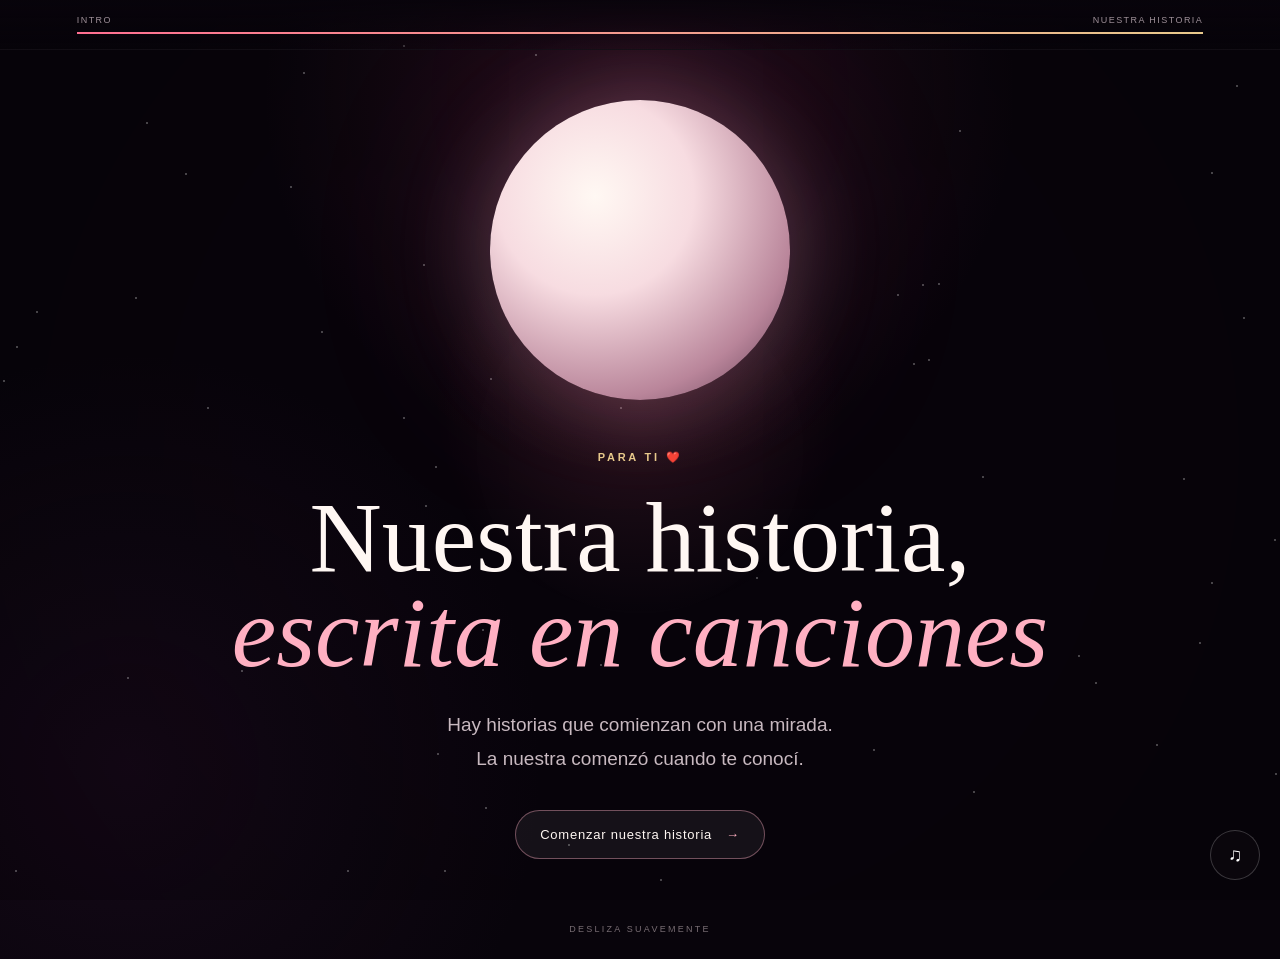
==== commit 8c6f26c1: "B" ====
--- a/index.html
+++ b/index.html
@@ -1,10 +1,9 @@
-<!DOCTYPE html>
 <!DOCTYPE html>
 <html lang="es"><head><meta charset="utf-8"/><meta content="width=device-width, initial-scale=1.0, viewport-fit=cover" name="viewport"/><meta content="#0d0712" name="theme-color"/><title>Nuestra historia ❤️</title><link href="style.css" rel="stylesheet"/></head><body><div id="stars"></div><div aria-hidden="true" class="story-progress"><div class="progress-top"><span id="chapterCounter">INTRO</span><span id="chapterTitle">Nuestra historia</span></div><div class="progress-track"><span id="progressBar"></span></div></div><main><section class="hero" id="inicio">
 <div class="moon"></div>
 <p class="eyebrow">PARA TI ❤️</p>
 <h1>Nuestra historia,<br/><span>escrita en canciones</span></h1>
 <p class="intro">Hay historias que comienzan con una mirada.<br/>La nuestra comenzó cuando te conocí.</p>
-<button class="start" id="startBtn" onclick="window.location.href='capitulo-01.html'" type="button">Comenzar nuestra historia <span>→</span></button>
+<a class="start" href="capitulo-01.html">Comenzar nuestra historia <span>→</span></a>
 <div class="scroll">desliza suavemente</div>
 </section></main><audio id="music" preload="auto"></audio><button aria-label="Activar música" class="music-btn" id="musicBtn">♫</button><script src="script_nuestra_historia_multi.js"></script></body></html>
--- a/style.css
+++ b/style.css
@@ -1,19 +1,30 @@
-@import url('https://fonts.googleapis.com/css2?family=Cormorant+Garamond:wght@400;500;600;700&family=Inter:wght@300;400;500;600&display=swap');
 :root{--bg:#08040b;--rose:#ff6f91;--rose2:#ffb0c2;--gold:#e8c98b;--cream:#fff7f3;--muted:#c8b9c0;--line:rgba(255,255,255,.12)}
-*{box-sizing:border-box}html{scroll-behavior:smooth}body{margin:0;background:radial-gradient(circle at 50% 10%,rgba(116,38,75,.28),transparent 35%),radial-gradient(circle at 10% 80%,rgba(75,25,75,.18),transparent 30%),var(--bg);color:var(--cream);font-family:Inter,system-ui,sans-serif;overflow-x:hidden}
-#stars{position:fixed;inset:0;pointer-events:none;z-index:0}.star{position:absolute;width:2px;height:2px;border-radius:50%;background:#fff;opacity:.3;animation:twinkle infinite ease-in-out}@keyframes twinkle{50%{opacity:.95;transform:scale(1.8)}}
-main{position:relative;z-index:1}.hero,.chapter,.future,.proposal,.ending{min-height:100svh;display:flex;flex-direction:column;justify-content:center;align-items:center;position:relative;padding:110px 7vw;text-align:center;scroll-margin-top:20px}
-.hero{background:radial-gradient(circle at 50% 42%,rgba(255,111,145,.12),transparent 22%)}.moon{width:clamp(180px,28vw,330px);height:clamp(180px,28vw,330px);border-radius:50%;background:radial-gradient(circle at 35% 32%,#fff8f3 0,#f7dce1 35%,#b9859a 72%,#59364d 100%);box-shadow:0 0 90px rgba(255,190,211,.28),0 0 220px rgba(255,100,145,.12);margin-bottom:45px}
-.eyebrow,.song-tag{letter-spacing:.28em;font-size:11px;font-weight:600;color:var(--gold)}.hero h1,.future h2,.proposal h2,.ending h2{font-family:"Cormorant Garamond",serif;font-weight:500;line-height:.92;font-size:clamp(52px,8vw,105px);margin:15px 0 28px}.hero h1 span{color:var(--rose2);font-style:italic}.intro{color:var(--muted);font-weight:300;line-height:1.9;font-size:clamp(15px,1.7vw,19px);max-width:650px}
-.start,.next-btn,.yes-btn,.restart{border:1px solid rgba(255,176,194,.35);background:rgba(255,255,255,.05);color:var(--cream);cursor:pointer;transition:.35s ease}.start{margin-top:34px;padding:17px 27px;border-radius:100px;font-size:13px;letter-spacing:.08em}.start:hover,.next-btn:hover,.yes-btn:hover,.restart:hover{transform:translateY(-4px);background:rgba(255,111,145,.12);border-color:var(--rose);box-shadow:0 15px 50px rgba(255,80,130,.14)}.start span{margin-left:15px;color:var(--rose2)}.scroll{position:absolute;bottom:28px;color:#786d73;font-size:9px;letter-spacing:.25em;text-transform:uppercase}
-.chapter{isolation:isolate;align-items:flex-start;text-align:left;padding-left:max(7vw,50px);padding-right:max(7vw,50px)}.chapter:nth-child(even){align-items:flex-end;text-align:right}.chapter:after{content:"";position:absolute;width:min(65vw,700px);height:min(65vw,700px);border-radius:50%;filter:blur(20px);opacity:.16;z-index:-2;background:radial-gradient(circle,var(--rose),transparent 67%)}.chapter:nth-child(odd):after{left:-25%;top:15%}.chapter:nth-child(even):after{right:-25%;top:15%;background:radial-gradient(circle,#a970ff,transparent 67%)}
-.chapter-glow{position:absolute;inset:12% 5%;border:1px solid var(--line);border-radius:40px;z-index:-1;background:linear-gradient(135deg,rgba(255,255,255,.045),transparent 60%)}.chapter-content{max-width:850px}.chapter-visual{position:absolute;top:7vh;font-family:"Cormorant Garamond",serif;font-size:min(30vw,310px);font-weight:700;line-height:1;color:rgba(255,255,255,.035);z-index:-1}.chapter:nth-child(odd) .chapter-visual{right:8vw}.chapter:nth-child(even) .chapter-visual{left:8vw}
-.song-number{font:600 14px Inter,sans-serif;color:var(--rose2);letter-spacing:.25em;margin-bottom:14px}.song-tag{margin-bottom:18px}.chapter h2{font-family:"Cormorant Garamond",serif;font-size:clamp(44px,6vw,82px);font-weight:500;line-height:.95;margin:0 0 30px}.chapter p,.future p,.proposal p,.ending p{color:var(--muted);font-weight:300;line-height:1.9;font-size:clamp(15px,1.4vw,18px);max-width:720px;margin:0 0 17px}.chapter blockquote{margin:32px 0 0;border-left:2px solid var(--rose);padding:15px 0 15px 25px;color:var(--rose2);font:italic 600 clamp(21px,2.2vw,30px) "Cormorant Garamond",serif}.chapter:nth-child(even) blockquote{border-left:0;border-right:2px solid var(--rose);padding-left:0;padding-right:25px}
-.next-btn{margin-top:45px;padding:15px 20px;border-radius:100px;display:inline-flex;align-items:center;gap:30px;font-size:11px;letter-spacing:.1em;text-transform:uppercase}.next-btn b{font-size:18px;font-weight:400;color:var(--rose2)}
-.future{background:radial-gradient(circle at 50% 50%,rgba(190,105,160,.13),transparent 42%)}.future .sparkles{color:var(--gold);letter-spacing:18px;font-size:20px;margin-bottom:25px}.future h2{font-size:clamp(55px,8vw,100px)}.future p,.proposal p,.ending p{max-width:700px;text-align:center}
-.proposal{background:radial-gradient(circle at 50% 45%,rgba(255,111,145,.16),transparent 40%)}.ring{width:100px;height:100px;border:1px solid rgba(232,201,139,.5);border-radius:50%;display:grid;place-items:center;font-size:38px;box-shadow:0 0 70px rgba(232,201,139,.15);margin-bottom:30px}.proposal h2{font-size:clamp(52px,8vw,110px);max-width:900px}.yes-btn{padding:17px 25px;border-radius:100px;margin-top:20px}
-.ending{padding-bottom:140px;background:radial-gradient(circle at 50% 40%,rgba(255,111,145,.12),transparent 38%)}.heart-big{color:var(--rose);font-size:65px;text-shadow:0 0 50px rgba(255,111,145,.5);animation:heartbeat 1.7s infinite ease-in-out}@keyframes heartbeat{50%{transform:scale(1.12)}}.ending h2{font-size:clamp(52px,7vw,90px)}.ending h3{font:500 clamp(27px,4vw,48px)/1.1 "Cormorant Garamond",serif;color:var(--rose2);margin:15px 0 35px}.signature{font-family:"Cormorant Garamond",serif!important;font-size:23px!important;color:#fff!important}.signature span{font-size:32px;color:var(--rose2)}.restart{margin-top:20px;padding:13px 19px;border-radius:100px}
-.story-progress{position:fixed;top:0;left:0;right:0;padding:18px 7vw;z-index:50;backdrop-filter:blur(16px);background:linear-gradient(to bottom,rgba(8,4,11,.8),rgba(8,4,11,0))}.progress-top{display:flex;justify-content:space-between;gap:20px;margin-bottom:8px;color:#9e9098;font-size:9px;letter-spacing:.18em;text-transform:uppercase}.progress-track{height:1px;background:rgba(255,255,255,.1)}#progressBar{display:block;width:0;height:100%;background:linear-gradient(90deg,var(--rose),var(--gold));transition:width .7s ease}
-.music-btn{position:fixed;right:25px;bottom:25px;width:52px;height:52px;border-radius:50%;z-index:60;border:1px solid rgba(255,255,255,.2);background:rgba(12,7,14,.75);color:#fff;font-size:20px;cursor:pointer;backdrop-filter:blur(12px);transition:.3s}.music-btn.active{border-color:var(--rose);box-shadow:0 0 25px rgba(255,111,145,.2)}.music-btn:hover{transform:scale(1.08)}
-.reveal{opacity:0;transform:translateY(35px);transition:opacity 1s ease,transform 1s ease}.reveal.visible{opacity:1;transform:translateY(0)}
-@media(max-width:700px){.hero,.chapter,.future,.proposal,.ending{padding:95px 22px;min-height:100svh}.chapter,.chapter:nth-child(even){align-items:center;text-align:center}.chapter-glow{inset:7% 0;border-radius:25px}.chapter blockquote,.chapter:nth-child(even) blockquote{border:0;border-top:1px solid var(--rose);padding:18px 5px 0}.chapter-visual{top:12vh!important;left:50%!important;right:auto!important;transform:translateX(-50%)}.progress-top{font-size:8px}.music-btn{right:18px;bottom:18px}}
+*{box-sizing:border-box;-webkit-tap-highlight-color:transparent}
+html,body{margin:0;padding:0;min-height:100%;background:#08040b;color:var(--cream)}
+html{scroll-behavior:smooth}
+body{font-family:Arial,Helvetica,sans-serif;overflow-x:hidden;background:radial-gradient(circle at 50% 10%,rgba(116,38,75,.28),transparent 35%),radial-gradient(circle at 10% 80%,rgba(75,25,75,.18),transparent 30%),var(--bg)}
+body:before{content:"";position:fixed;inset:0;pointer-events:none;background:radial-gradient(circle at 50% 50%,transparent 20%,rgba(0,0,0,.18) 100%);z-index:0}
+#stars{position:fixed;inset:0;pointer-events:none;z-index:0;overflow:hidden}.star{position:absolute;width:2px;height:2px;border-radius:50%;background:#fff;opacity:.35;animation:twinkle 3s infinite ease-in-out}@keyframes twinkle{50%{opacity:.95;transform:scale(1.7)}}
+main{position:relative;z-index:1;width:100%;min-height:100vh}
+.hero,.chapter,.future,.proposal,.ending{position:relative;min-height:100vh;min-height:100svh;width:100%;display:flex;flex-direction:column;justify-content:center;align-items:center;padding:100px 6vw;text-align:center}
+.hero{background:radial-gradient(circle at 50% 42%,rgba(255,111,145,.12),transparent 25%)}
+.moon{width:min(58vw,300px);height:min(58vw,300px);border-radius:50%;background:radial-gradient(circle at 35% 32%,#fff8f3 0,#f7dce1 35%,#b9859a 72%,#59364d 100%);box-shadow:0 0 90px rgba(255,190,211,.28),0 0 220px rgba(255,100,145,.12);margin:0 auto 40px}
+.eyebrow,.song-tag{letter-spacing:.25em;font-size:11px;font-weight:700;color:var(--gold)}
+.hero h1,.future h2,.proposal h2,.ending h2,.chapter h2{font-family:Georgia,'Times New Roman',serif;font-weight:400;line-height:.95}
+.hero h1{font-size:clamp(48px,9vw,100px);margin:15px 0 28px}.hero h1 span{color:var(--rose2);font-style:italic}.intro{color:var(--muted);line-height:1.8;font-size:clamp(15px,2vw,19px);max-width:650px;margin:0 auto}
+button,a{font:inherit}.start,.next-btn,.yes-btn,.restart{display:inline-flex;align-items:center;justify-content:center;border:1px solid rgba(255,176,194,.4);background:rgba(255,255,255,.06);color:var(--cream);cursor:pointer;text-decoration:none;transition:.25s ease}.start{margin-top:34px;padding:16px 24px;border-radius:999px;font-size:13px;letter-spacing:.06em}.start span{margin-left:14px;color:var(--rose2)}
+.start:hover,.next-btn:hover,.yes-btn:hover,.restart:hover{transform:translateY(-2px);background:rgba(255,111,145,.13);border-color:var(--rose)}
+.scroll{position:absolute;bottom:25px;color:#786d73;font-size:9px;letter-spacing:.25em;text-transform:uppercase}
+.chapter{isolation:isolate;align-items:flex-start;text-align:left;padding-left:max(6vw,40px);padding-right:max(6vw,40px)}
+.chapter:nth-child(even){align-items:flex-end;text-align:right}.chapter:after{content:"";position:absolute;width:min(65vw,700px);height:min(65vw,700px);border-radius:50%;filter:blur(25px);opacity:.16;z-index:-2;background:radial-gradient(circle,var(--rose),transparent 67%)}.chapter:nth-child(odd):after{left:-25%;top:15%}.chapter:nth-child(even):after{right:-25%;top:15%;background:radial-gradient(circle,#a970ff,transparent 67%)}
+.chapter-glow{position:absolute;inset:9% 5%;border:1px solid var(--line);border-radius:36px;z-index:-1;background:linear-gradient(135deg,rgba(255,255,255,.045),transparent 60%)}
+.chapter-content{width:100%;max-width:850px}.chapter-visual{position:absolute;top:9vh;font-family:Georgia,'Times New Roman',serif;font-size:min(30vw,310px);font-weight:700;line-height:1;color:rgba(255,255,255,.035);z-index:-1}.chapter:nth-child(odd) .chapter-visual{right:8vw}.chapter:nth-child(even) .chapter-visual{left:8vw}
+.song-number{font-weight:700;font-size:14px;color:var(--rose2);letter-spacing:.25em;margin-bottom:14px}.song-tag{margin-bottom:18px}.chapter h2{font-size:clamp(43px,7vw,82px);margin:0 0 28px}.chapter p,.future p,.proposal p,.ending p{color:var(--muted);font-weight:300;line-height:1.85;font-size:clamp(15px,1.7vw,18px);max-width:720px;margin:0 0 16px}.chapter blockquote{margin:30px 0 0;border-left:2px solid var(--rose);padding:13px 0 13px 24px;color:var(--rose2);font:italic 600 clamp(21px,2.5vw,30px)/1.25 Georgia,'Times New Roman',serif}.chapter:nth-child(even) blockquote{border-left:0;border-right:2px solid var(--rose);padding-left:0;padding-right:24px}
+.next-btn{margin-top:35px;padding:14px 19px;border-radius:999px;gap:28px;font-size:11px;letter-spacing:.1em;text-transform:uppercase}.next-btn b{font-size:18px;font-weight:400;color:var(--rose2)}
+.future{background:radial-gradient(circle at 50% 50%,rgba(190,105,160,.13),transparent 42%)}.future .sparkles{color:var(--gold);letter-spacing:15px;font-size:20px;margin-bottom:20px}.future h2,.proposal h2,.ending h2{font-size:clamp(48px,8vw,100px);margin:15px 0 28px}.future p,.proposal p,.ending p{max-width:700px;text-align:center}
+.proposal{background:radial-gradient(circle at 50% 45%,rgba(255,111,145,.16),transparent 40%)}.ring{width:96px;height:96px;border:1px solid rgba(232,201,139,.5);border-radius:50%;display:grid;place-items:center;font-size:38px;box-shadow:0 0 70px rgba(232,201,139,.15);margin-bottom:28px}.yes-btn{padding:16px 24px;border-radius:999px;margin-top:20px}
+.ending{padding-bottom:120px;background:radial-gradient(circle at 50% 40%,rgba(255,111,145,.12),transparent 38%)}.heart-big{color:var(--rose);font-size:64px;text-shadow:0 0 50px rgba(255,111,145,.5);animation:heartbeat 1.7s infinite ease-in-out}@keyframes heartbeat{50%{transform:scale(1.12)}}.ending h3{font:400 clamp(27px,4vw,48px)/1.1 Georgia,'Times New Roman',serif;color:var(--rose2);margin:15px 0 35px}.signature{font-family:Georgia,'Times New Roman',serif!important;font-size:23px!important;color:#fff!important}.signature span{font-size:32px;color:var(--rose2)}.restart{margin-top:20px;padding:13px 19px;border-radius:999px}
+.story-progress{position:fixed;top:0;left:0;right:0;padding:15px 6vw;z-index:50;background:linear-gradient(to bottom,rgba(8,4,11,.92),rgba(8,4,11,.25));border-bottom:1px solid rgba(255,255,255,.04)}.progress-top{display:flex;justify-content:space-between;gap:15px;margin-bottom:7px;color:#9e9098;font-size:9px;letter-spacing:.16em;text-transform:uppercase}.progress-track{height:2px;background:rgba(255,255,255,.1)}#progressBar{display:block;width:100%;height:100%;background:linear-gradient(90deg,var(--rose),var(--gold))}
+.music-btn{position:fixed;right:20px;bottom:20px;width:50px;height:50px;border-radius:50%;z-index:60;border:1px solid rgba(255,255,255,.2);background:rgba(12,7,14,.9);color:#fff;font-size:19px;cursor:pointer}.music-btn.active{border-color:var(--rose);box-shadow:0 0 25px rgba(255,111,145,.2)}
+@media (max-width:700px){.hero,.chapter,.future,.proposal,.ending{min-height:100vh;min-height:100svh;padding:90px 20px 75px}.moon{width:190px;height:190px;margin-bottom:30px}.hero h1{font-size:clamp(42px,13vw,64px);line-height:.98}.intro{font-size:15px;line-height:1.7}.start{width:min(100%,310px);min-height:52px}.scroll{display:none}.chapter,.chapter:nth-child(even){align-items:center;text-align:center;padding-left:20px;padding-right:20px}.chapter-glow{inset:5% 0;border-radius:22px}.chapter-visual{top:14vh!important;left:50%!important;right:auto!important;transform:translateX(-50%);font-size:180px}.chapter h2{font-size:clamp(40px,12vw,60px);line-height:.98}.chapter p,.future p,.proposal p,.ending p{font-size:15px;line-height:1.75}.chapter blockquote,.chapter:nth-child(even) blockquote{border:0;border-top:1px solid var(--rose);padding:17px 4px 0;margin-top:25px}.next-btn{width:min(100%,280px);min-height:50px;margin-top:28px}.future h2,.proposal h2,.ending h2{font-size:clamp(43px,12vw,65px);line-height:1}.proposal .ring{width:82px;height:82px;font-size:32px}.ending h3{font-size:31px}.story-progress{padding:12px 16px}.progress-top{font-size:7px}.music-btn{right:14px;bottom:14px;width:46px;height:46px}}
+@media (prefers-reduced-motion:reduce){*,*:before,*:after{scroll-behavior:auto!important;animation:none!important;transition:none!important}}
